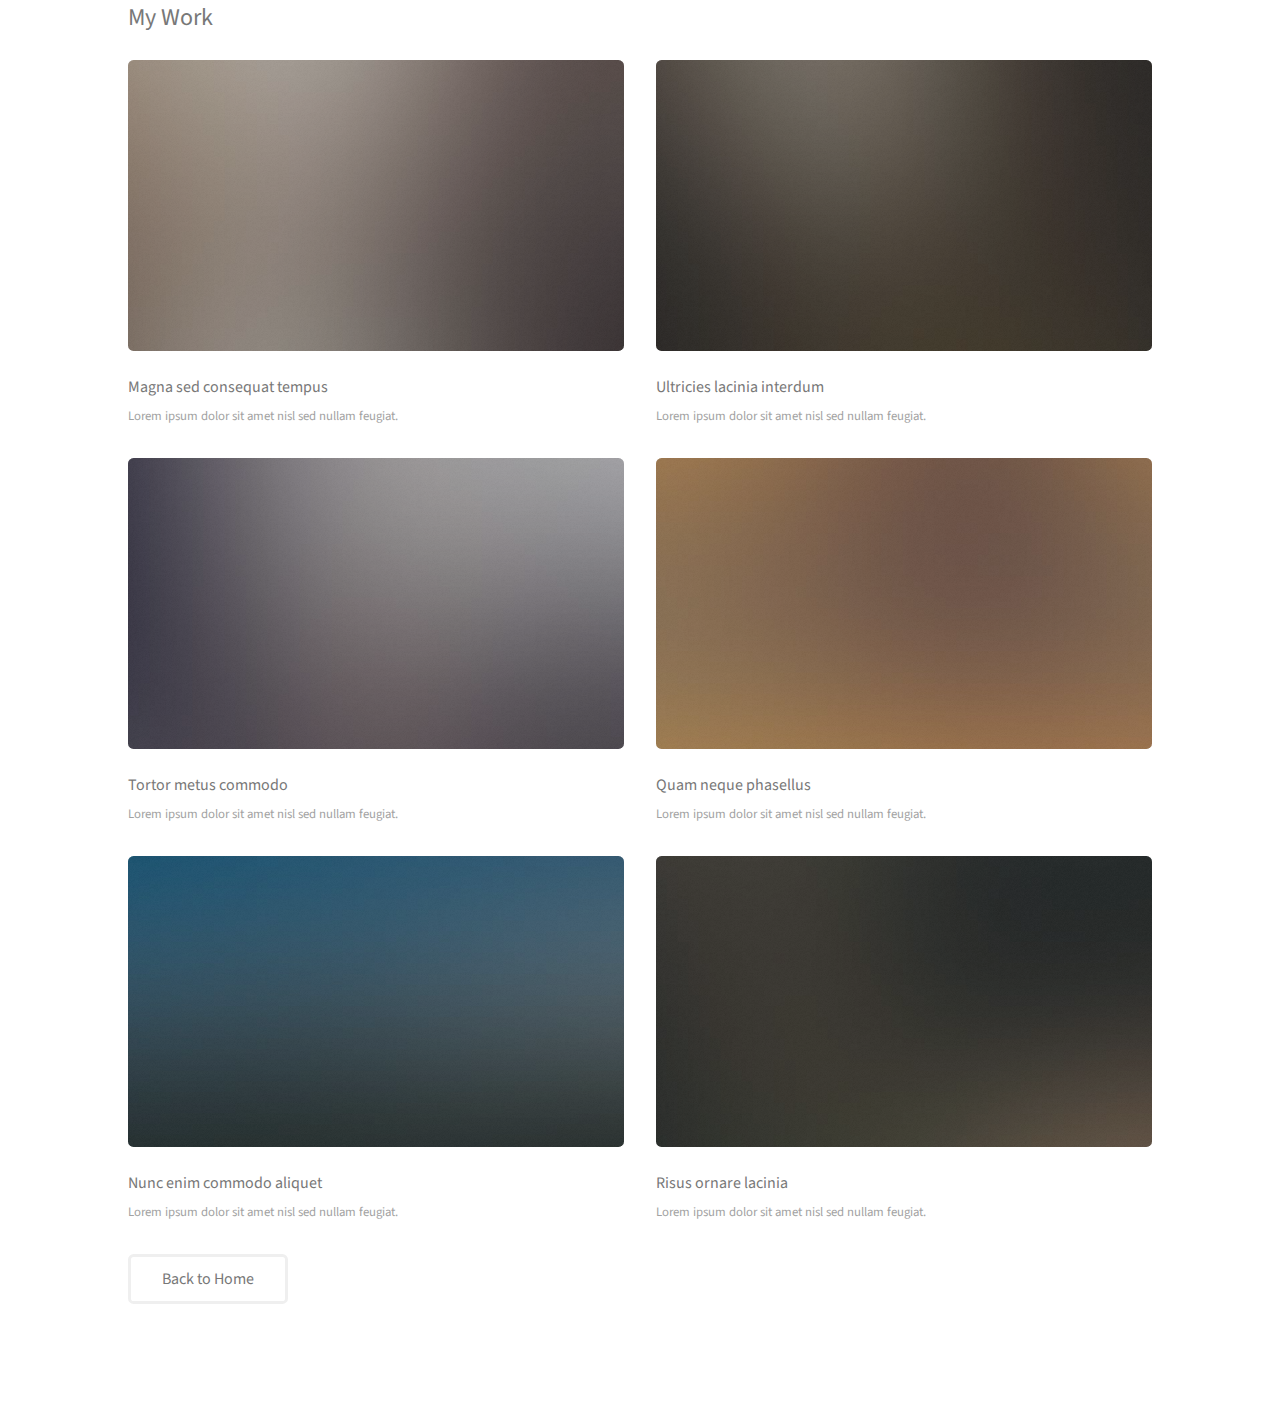
==== portfolio.html @ 9a4f2ed1 "Add files via upload" ====
<!DOCTYPE HTML>

<html>
	<head>
		<title>My Portfolio</title>
		<meta charset="utf-8" />
		<meta name="viewport" content="width=device-width, initial-scale=1, user-scalable=no" />
		<link rel="stylesheet" href="assets/css/main.css" />
	</head>
	<body class="is-preload">

		<!-- Main -->
			<div id="main_pf">

					<section id="one">
						<h2>My Work</h2>
						<div class="row">
							<article class="col-6 col-12-xsmall work-item">
								<a href="images/fulls/01.jpg" class="image fit thumb"><img src="images/thumbs/01.jpg" alt="" /></a>
								<h3>Magna sed consequat tempus</h3>
								<p>Lorem ipsum dolor sit amet nisl sed nullam feugiat.</p>
							</article>
							<article class="col-6 col-12-xsmall work-item">
								<a href="images/fulls/02.jpg" class="image fit thumb"><img src="images/thumbs/02.jpg" alt="" /></a>
								<h3>Ultricies lacinia interdum</h3>
								<p>Lorem ipsum dolor sit amet nisl sed nullam feugiat.</p>
							</article>
							<article class="col-6 col-12-xsmall work-item">
								<a href="images/fulls/03.jpg" class="image fit thumb"><img src="images/thumbs/03.jpg" alt="" /></a>
								<h3>Tortor metus commodo</h3>
								<p>Lorem ipsum dolor sit amet nisl sed nullam feugiat.</p>
							</article>
							<article class="col-6 col-12-xsmall work-item">
								<a href="images/fulls/04.jpg" class="image fit thumb"><img src="images/thumbs/04.jpg" alt="" /></a>
								<h3>Quam neque phasellus</h3>
								<p>Lorem ipsum dolor sit amet nisl sed nullam feugiat.</p>
							</article>
							<article class="col-6 col-12-xsmall work-item">
								<a href="images/fulls/05.jpg" class="image fit thumb"><img src="images/thumbs/05.jpg" alt="" /></a>
								<h3>Nunc enim commodo aliquet</h3>
								<p>Lorem ipsum dolor sit amet nisl sed nullam feugiat.</p>
							</article>
							<article class="col-6 col-12-xsmall work-item">
								<a href="images/fulls/06.jpg" class="image fit thumb"><img src="images/thumbs/06.jpg" alt="" /></a>
								<h3>Risus ornare lacinia</h3>
								<p>Lorem ipsum dolor sit amet nisl sed nullam feugiat.</p>
							</article>
						</div>
					</section>

					<ul class="actions">
						<li><a href="index.html" class="button">Back to Home</a></li>
					</ul>

				<!-- Four -->
				<!--
					<section id="four">
						<h2>Elements</h2>

						<section>
							<h4>Text</h4>
							<p>This is <b>bold</b> and this is <strong>strong</strong>. This is <i>italic</i> and this is <em>emphasized</em>.
							This is <sup>superscript</sup> text and this is <sub>subscript</sub> text.
							This is <u>underlined</u> and this is code: <code>for (;;) { ... }</code>. Finally, <a href="#">this is a link</a>.</p>
							<hr />
							<header>
								<h4>Heading with a Subtitle</h4>
								<p>Lorem ipsum dolor sit amet nullam id egestas urna aliquam</p>
							</header>
							<p>Nunc lacinia ante nunc ac lobortis. Interdum adipiscing gravida odio porttitor sem non mi integer non faucibus ornare mi ut ante amet placerat aliquet. Volutpat eu sed ante lacinia sapien lorem accumsan varius montes viverra nibh in adipiscing blandit tempus accumsan.</p>
							<header>
								<h5>Heading with a Subtitle</h5>
								<p>Lorem ipsum dolor sit amet nullam id egestas urna aliquam</p>
							</header>
							<p>Nunc lacinia ante nunc ac lobortis. Interdum adipiscing gravida odio porttitor sem non mi integer non faucibus ornare mi ut ante amet placerat aliquet. Volutpat eu sed ante lacinia sapien lorem accumsan varius montes viverra nibh in adipiscing blandit tempus accumsan.</p>
							<hr />
							<h2>Heading Level 2</h2>
							<h3>Heading Level 3</h3>
							<h4>Heading Level 4</h4>
							<h5>Heading Level 5</h5>
							<h6>Heading Level 6</h6>
							<hr />
							<h5>Blockquote</h5>
							<blockquote>Fringilla nisl. Donec accumsan interdum nisi, quis tincidunt felis sagittis eget tempus euismod. Vestibulum ante ipsum primis in faucibus vestibulum. Blandit adipiscing eu felis iaculis volutpat ac adipiscing accumsan faucibus. Vestibulum ante ipsum primis in faucibus lorem ipsum dolor sit amet nullam adipiscing eu felis.</blockquote>
							<h5>Preformatted</h5>
							<pre><code>i = 0;

while (!deck.isInOrder()) {
print 'Iteration ' + i;
deck.shuffle();
i++;
}

print 'It took ' + i + ' iterations to sort the deck.';</code></pre>
						</section>

						<section>
							<h4>Lists</h4>
							<div class="row">
								<div class="col-6 col-12-xsmall">
									<h5>Unordered</h5>
									<ul>
										<li>Dolor pulvinar etiam magna etiam.</li>
										<li>Sagittis adipiscing lorem eleifend.</li>
										<li>Felis enim feugiat dolore viverra.</li>
									</ul>
									<h5>Alternate</h5>
									<ul class="alt">
										<li>Dolor pulvinar etiam magna etiam.</li>
										<li>Sagittis adipiscing lorem eleifend.</li>
										<li>Felis enim feugiat dolore viverra.</li>
									</ul>
								</div>
								<div class="col-6 col-12-xsmall">
									<h5>Ordered</h5>
									<ol>
										<li>Dolor pulvinar etiam magna etiam.</li>
										<li>Etiam vel felis at lorem sed viverra.</li>
										<li>Felis enim feugiat dolore viverra.</li>
										<li>Dolor pulvinar etiam magna etiam.</li>
										<li>Etiam vel felis at lorem sed viverra.</li>
										<li>Felis enim feugiat dolore viverra.</li>
									</ol>
									<h5>Icons</h5>
									<ul class="icons">
										<li><a href="#" class="icon brands fa-twitter"><span class="label">Twitter</span></a></li>
										<li><a href="#" class="icon brands fa-facebook-f"><span class="label">Facebook</span></a></li>
										<li><a href="#" class="icon brands fa-instagram"><span class="label">Instagram</span></a></li>
										<li><a href="#" class="icon brands fa-github"><span class="label">Github</span></a></li>
										<li><a href="#" class="icon brands fa-dribbble"><span class="label">Dribbble</span></a></li>
										<li><a href="#" class="icon brands fa-tumblr"><span class="label">Tumblr</span></a></li>
									</ul>
								</div>
							</div>
							<h5>Actions</h5>
							<ul class="actions">
								<li><a href="#" class="button primary">Default</a></li>
								<li><a href="#" class="button">Default</a></li>
							</ul>
							<ul class="actions small">
								<li><a href="#" class="button primary small">Small</a></li>
								<li><a href="#" class="button small">Small</a></li>
							</ul>
							<div class="row">
								<div class="col-6 col-12-small">
									<ul class="actions stacked">
										<li><a href="#" class="button primary">Default</a></li>
										<li><a href="#" class="button">Default</a></li>
									</ul>
								</div>
								<div class="col-6 col-12-small">
									<ul class="actions stacked">
										<li><a href="#" class="button primary small">Small</a></li>
										<li><a href="#" class="button small">Small</a></li>
									</ul>
								</div>
								<div class="col-6 col-12-small">
									<ul class="actions stacked">
										<li><a href="#" class="button primary fit">Default</a></li>
										<li><a href="#" class="button fit">Default</a></li>
									</ul>
								</div>
								<div class="col-6 col-12-small">
									<ul class="actions stacked">
										<li><a href="#" class="button primary small fit">Small</a></li>
										<li><a href="#" class="button small fit">Small</a></li>
									</ul>
								</div>
							</div>
						</section>

						<section>
							<h4>Table</h4>
							<h5>Default</h5>
							<div class="table-wrapper">
								<table>
									<thead>
										<tr>
											<th>Name</th>
											<th>Description</th>
											<th>Price</th>
										</tr>
									</thead>
									<tbody>
										<tr>
											<td>Item One</td>
											<td>Ante turpis integer aliquet porttitor.</td>
											<td>29.99</td>
										</tr>
										<tr>
											<td>Item Two</td>
											<td>Vis ac commodo adipiscing arcu aliquet.</td>
											<td>19.99</td>
										</tr>
										<tr>
											<td>Item Three</td>
											<td> Morbi faucibus arcu accumsan lorem.</td>
											<td>29.99</td>
										</tr>
										<tr>
											<td>Item Four</td>
											<td>Vitae integer tempus condimentum.</td>
											<td>19.99</td>
										</tr>
										<tr>
											<td>Item Five</td>
											<td>Ante turpis integer aliquet porttitor.</td>
											<td>29.99</td>
										</tr>
									</tbody>
									<tfoot>
										<tr>
											<td colspan="2"></td>
											<td>100.00</td>
										</tr>
									</tfoot>
								</table>
							</div>

							<h5>Alternate</h5>
							<div class="table-wrapper">
								<table class="alt">
									<thead>
										<tr>
											<th>Name</th>
											<th>Description</th>
											<th>Price</th>
										</tr>
									</thead>
									<tbody>
										<tr>
											<td>Item One</td>
											<td>Ante turpis integer aliquet porttitor.</td>
											<td>29.99</td>
										</tr>
										<tr>
											<td>Item Two</td>
											<td>Vis ac commodo adipiscing arcu aliquet.</td>
											<td>19.99</td>
										</tr>
										<tr>
											<td>Item Three</td>
											<td> Morbi faucibus arcu accumsan lorem.</td>
											<td>29.99</td>
										</tr>
										<tr>
											<td>Item Four</td>
											<td>Vitae integer tempus condimentum.</td>
											<td>19.99</td>
										</tr>
										<tr>
											<td>Item Five</td>
											<td>Ante turpis integer aliquet porttitor.</td>
											<td>29.99</td>
										</tr>
									</tbody>
									<tfoot>
										<tr>
											<td colspan="2"></td>
											<td>100.00</td>
										</tr>
									</tfoot>
								</table>
							</div>
						</section>

						<section>
							<h4>Buttons</h4>
							<ul class="actions">
								<li><a href="#" class="button primary">Primary</a></li>
								<li><a href="#" class="button">Default</a></li>
							</ul>
							<ul class="actions">
								<li><a href="#" class="button large">Large</a></li>
								<li><a href="#" class="button">Default</a></li>
								<li><a href="#" class="button small">Small</a></li>
							</ul>
							<ul class="actions fit">
								<li><a href="#" class="button primary fit">Fit</a></li>
								<li><a href="#" class="button fit">Fit</a></li>
							</ul>
							<ul class="actions fit small">
								<li><a href="#" class="button primary fit small">Fit + Small</a></li>
								<li><a href="#" class="button fit small">Fit + Small</a></li>
							</ul>
							<ul class="actions">
								<li><a href="#" class="button primary icon solid fa-download">Icon</a></li>
								<li><a href="#" class="button icon solid fa-download">Icon</a></li>
							</ul>
							<ul class="actions">
								<li><span class="button primary disabled">Primary</span></li>
								<li><span class="button disabled">Default</span></li>
							</ul>
						</section>

						<section>
							<h4>Form</h4>
							<form method="post" action="#">
								<div class="row gtr-uniform gtr-50">
									<div class="col-6 col-12-xsmall">
										<input type="text" name="demo-name" id="demo-name" value="" placeholder="Name" />
									</div>
									<div class="col-6 col-12-xsmall">
										<input type="email" name="demo-email" id="demo-email" value="" placeholder="Email" />
									</div>
									<div class="col-12">
										<select name="demo-category" id="demo-category">
											<option value="">- Category -</option>
											<option value="1">Manufacturing</option>
											<option value="1">Shipping</option>
											<option value="1">Administration</option>
											<option value="1">Human Resources</option>
										</select>
									</div>
									<div class="col-4 col-12-small">
										<input type="radio" id="demo-priority-low" name="demo-priority" checked>
										<label for="demo-priority-low">Low Priority</label>
									</div>
									<div class="col-4 col-12-small">
										<input type="radio" id="demo-priority-normal" name="demo-priority">
										<label for="demo-priority-normal">Normal Priority</label>
									</div>
									<div class="col-4 col-12-small">
										<input type="radio" id="demo-priority-high" name="demo-priority">
										<label for="demo-priority-high">High Priority</label>
									</div>
									<div class="col-6 col-12-small">
										<input type="checkbox" id="demo-copy" name="demo-copy">
										<label for="demo-copy">Email me a copy of this message</label>
									</div>
									<div class="col-6 col-12-small">
										<input type="checkbox" id="demo-human" name="demo-human" checked>
										<label for="demo-human">I am a human and not a robot</label>
									</div>
									<div class="col-12">
										<textarea name="demo-message" id="demo-message" placeholder="Enter your message" rows="6"></textarea>
									</div>
									<div class="col-12">
										<ul class="actions">
											<li><input type="submit" value="Send Message" class="primary" /></li>
											<li><input type="reset" value="Reset" /></li>
										</ul>
									</div>
								</div>
							</form>
						</section>

						<section>
							<h4>Image</h4>
							<h5>Fit</h5>
							<div class="box alt">
								<div class="row gtr-50 gtr-uniform">
									<div class="col-12"><span class="image fit"><img src="images/fulls/05.jpg" alt="" /></span></div>
									<div class="col-4"><span class="image fit"><img src="images/thumbs/01.jpg" alt="" /></span></div>
									<div class="col-4"><span class="image fit"><img src="images/thumbs/02.jpg" alt="" /></span></div>
									<div class="col-4"><span class="image fit"><img src="images/thumbs/03.jpg" alt="" /></span></div>
									<div class="col-4"><span class="image fit"><img src="images/thumbs/04.jpg" alt="" /></span></div>
									<div class="col-4"><span class="image fit"><img src="images/thumbs/05.jpg" alt="" /></span></div>
									<div class="col-4"><span class="image fit"><img src="images/thumbs/06.jpg" alt="" /></span></div>
									<div class="col-4"><span class="image fit"><img src="images/thumbs/03.jpg" alt="" /></span></div>
									<div class="col-4"><span class="image fit"><img src="images/thumbs/02.jpg" alt="" /></span></div>
									<div class="col-4"><span class="image fit"><img src="images/thumbs/01.jpg" alt="" /></span></div>
								</div>
							</div>
							<h5>Left &amp; Right</h5>
							<p><span class="image left"><img src="images/avatar.jpg" alt="" /></span>Fringilla nisl. Donec accumsan interdum nisi, quis tincidunt felis sagittis eget. tempus euismod. Vestibulum ante ipsum primis in faucibus vestibulum. Blandit adipiscing eu felis iaculis volutpat ac adipiscing accumsan eu faucibus. Integer ac pellentesque praesent tincidunt felis sagittis eget. tempus euismod. Vestibulum ante ipsum primis in faucibus vestibulum. Blandit adipiscing eu felis iaculis volutpat ac adipiscing accumsan eu faucibus. Integer ac pellentesque praesent. Donec accumsan interdum nisi, quis tincidunt felis sagittis eget. tempus euismod. Vestibulum ante ipsum primis in faucibus vestibulum. Blandit adipiscing eu felis iaculis volutpat ac adipiscing accumsan eu faucibus. Integer ac pellentesque praesent tincidunt felis sagittis eget. tempus euismod. Vestibulum ante ipsum primis in faucibus vestibulum. Blandit adipiscing eu felis iaculis volutpat ac adipiscing accumsan eu faucibus. Integer ac pellentesque praesent.</p>
							<p><span class="image right"><img src="images/avatar.jpg" alt="" /></span>Fringilla nisl. Donec accumsan interdum nisi, quis tincidunt felis sagittis eget. tempus euismod. Vestibulum ante ipsum primis in faucibus vestibulum. Blandit adipiscing eu felis iaculis volutpat ac adipiscing accumsan eu faucibus. Integer ac pellentesque praesent tincidunt felis sagittis eget. tempus euismod. Vestibulum ante ipsum primis in faucibus vestibulum. Blandit adipiscing eu felis iaculis volutpat ac adipiscing accumsan eu faucibus. Integer ac pellentesque praesent. Donec accumsan interdum nisi, quis tincidunt felis sagittis eget. tempus euismod. Vestibulum ante ipsum primis in faucibus vestibulum. Blandit adipiscing eu felis iaculis volutpat ac adipiscing accumsan eu faucibus. Integer ac pellentesque praesent tincidunt felis sagittis eget. tempus euismod. Vestibulum ante ipsum primis in faucibus vestibulum. Blandit adipiscing eu felis iaculis volutpat ac adipiscing accumsan eu faucibus. Integer ac pellentesque praesent.</p>
						</section>

					</section>
				-->

			</div>

		<!-- Footer -->
			<footer id="footer">
				<div class="inner">
					<ul class="icons">
						<li><a href="https://www.facebook.com/gunjanbmehta" class="icon brands fa-facebook-f"><span class="label">Facebook</span></a></li>
						<li><a href="https://github.com/gunjanbharatmehta" class="icon brands fa-github"><span class="label">Github</span></a></li>
						<li><a href="https://www.instagram.com/gunjanbmehta/" class="icon brands fa-instagram"><span class="label">Instagram</span></a></li>
						<li><a href="mailto:mehtagunjanbharat@gmail.com" class="icon solid fa-envelope"><span class="label">Email</span></a></li>
					</ul>
					<ul class="copyright">
						<li>&copy; Gunjan Mehta</li>
					</ul>
				</div>
			</footer>

		<!-- Scripts -->
			<script src="assets/js/jquery.min.js"></script>
			<script src="assets/js/jquery.poptrox.min.js"></script>
			<script src="assets/js/browser.min.js"></script>
			<script src="assets/js/breakpoints.min.js"></script>
			<script src="assets/js/util.js"></script>
			<script src="assets/js/main.js"></script>

	</body>
</html>
---- assets/css/main.css ----
@import url("fontawesome-all.min.css");
@import url("https://fonts.googleapis.com/css?family=Source+Sans+Pro:400,400italic");

/*
	Strata by HTML5 UP
	html5up.net | @ajlkn
	Free for personal and commercial use under the CCA 3.0 license (html5up.net/license)
*/

html, body, div, span, applet, object,
iframe, h1, h2, h3, h4, h5, h6, p, blockquote,
pre, a, abbr, acronym, address, big, cite,
code, del, dfn, em, img, ins, kbd, q, s, samp,
small, strike, strong, sub, sup, tt, var, b,
u, i, center, dl, dt, dd, ol, ul, li, fieldset,
form, label, legend, table, caption, tbody,
tfoot, thead, tr, th, td, article, aside,
canvas, details, embed, figure, figcaption,
footer, header, hgroup, menu, nav, output, ruby,
section, summary, time, mark, audio, video {
	margin: 0;
	padding: 0;
	border: 0;
	font-size: 100%;
	font: inherit;
	vertical-align: baseline;}

article, aside, details, figcaption, figure,
footer, header, hgroup, menu, nav, section {
	display: block;}

body {
	line-height: 1;
}

ol, ul {
	list-style: none;
}

blockquote, q {
	quotes: none;
}

	blockquote:before, blockquote:after, q:before, q:after {
		content: '';
		content: none;
	}

table {
	border-collapse: collapse;
	border-spacing: 0;
}

body {
	-webkit-text-size-adjust: none;
}

mark {
	background-color: transparent;
	color: inherit;
}

input::-moz-focus-inner {
	border: 0;
	padding: 0;
}

input, select, textarea {
	-moz-appearance: none;
	-webkit-appearance: none;
	-ms-appearance: none;
	appearance: none;
}

/* Basic */

	html {
		box-sizing: border-box;
	}

	*, *:before, *:after {
		box-sizing: inherit;
	}

	body {
		background: #fff;
	}

		body.is-preload *, body.is-preload *:before, body.is-preload *:after {
			-moz-animation: none !important;
			-webkit-animation: none !important;
			-ms-animation: none !important;
			animation: none !important;
			-moz-transition: none !important;
			-webkit-transition: none !important;
			-ms-transition: none !important;
			transition: none !important;
		}

	body, input, select, textarea {
		color: #a2a2a2;
		font-family: "Source Sans Pro", Helvetica, sans-serif;
		font-size: 16pt;
		font-weight: 400;
		line-height: 1.75em;
	}

	a {
		-moz-transition: color 0.2s ease-in-out, border-color 0.2s ease-in-out;
		-webkit-transition: color 0.2s ease-in-out, border-color 0.2s ease-in-out;
		-ms-transition: color 0.2s ease-in-out, border-color 0.2s ease-in-out;
		transition: color 0.2s ease-in-out, border-color 0.2s ease-in-out;
		border-bottom: dotted 1px;
		color: #49bf9d;
		text-decoration: none;
	}

		a:hover {
			border-bottom-color: transparent;
			color: #49bf9d !important;
			text-decoration: none;
		}

	strong, b {
		color: #787878;
		font-weight: 400;
	}

	em, i {
		font-style: italic;
	}

	p {
		margin: 0 0 2em 0;
	}

	h1, h2, h3, h4, h5, h6 {
		color: #787878;
		font-weight: 400;
		line-height: 1em;
		margin: 0 0 1em 0;
	}

		h1 a, h2 a, h3 a, h4 a, h5 a, h6 a {
			color: inherit;
			text-decoration: none;
		}

	h1 {
		font-size: 2em;
		line-height: 1.5em;
	}

	h2 {
		font-size: 1.5em;
		line-height: 1.5em;
	}

	h3 {
		font-size: 1.25em;
		line-height: 1.5em;
	}

	h4 {
		font-size: 1.1em;
		line-height: 1.5em;
	}

	h5 {
		font-size: 0.9em;
		line-height: 1.5em;
	}

	h6 {
		font-size: 0.7em;
		line-height: 1.5em;
	}

	sub {
		font-size: 0.8em;
		position: relative;
		top: 0.5em;
	}

	sup {
		font-size: 0.8em;
		position: relative;
		top: -0.5em;
	}

	hr {
		border: 0;
		border-bottom: solid 2px #efefef;
		margin: 2em 0;
	}

		hr.major {
			margin: 3em 0;
		}

	blockquote {
		border-left: solid 6px #efefef;
		font-style: italic;
		margin: 0 0 2em 0;
		padding: 0.5em 0 0.5em 1.5em;
	}

	code {
		background: #f7f7f7;
		border-radius: 0.35em;
		border: solid 2px #efefef;
		font-family: "Courier New", monospace;
		font-size: 0.9em;
		margin: 0 0.25em;
		padding: 0.25em 0.65em;
	}

	pre {
		-webkit-overflow-scrolling: touch;
		font-family: "Courier New", monospace;
		font-size: 0.9em;
		margin: 0 0 2em 0;
	}

		pre code {
			display: block;
			line-height: 1.75em;
			padding: 1em 1.5em;
			overflow-x: auto;
		}

	.align-left {
		text-align: left;
	}

	.align-center {
		text-align: center;
	}

	.align-right {
		text-align: right;
	}

/* Container */

	.container {
		margin: 0 auto;
		max-width: calc(100% - 4em);
		width: 100%;
	}

		.container.xsmall {
			width: 25%;
		}

		.container.small {
			width: 50%;
		}

		.container.medium {
			width: 75%;
		}

		.container.large {
			width: 125%;
		}

		.container.xlarge {
			width: 150%;
		}

		.container.max {
			width: 100%;
		}

		@media screen and (max-width: 980px) {

			.container {
				width: 100% !important;
				max-width: 100% !important;
			}

		}

		@media screen and (max-width: 480px) {

			.container {
				max-width: calc(100% - 3em);
			}

		}

/* Row */

	.row {
		display: flex;
		flex-wrap: wrap;
		box-sizing: border-box;
		align-items: stretch;
	}

		.row > * {
			box-sizing: border-box;
		}

		.row.gtr-uniform > * > :last-child {
			margin-bottom: 0;
		}

		.row.aln-left {
			justify-content: flex-start;
		}

		.row.aln-center {
			justify-content: center;
		}

		.row.aln-right {
			justify-content: flex-end;
		}

		.row.aln-top {
			align-items: flex-start;
		}

		.row.aln-middle {
			align-items: center;
		}

		.row.aln-bottom {
			align-items: flex-end;
		}

		.row > .imp {
			order: -1;
		}

		.row > .col-1 {
			width: 8.33333%;
		}

		.row > .off-1 {
			margin-left: 8.33333%;
		}

		.row > .col-2 {
			width: 16.66667%;
		}

		.row > .off-2 {
			margin-left: 16.66667%;
		}

		.row > .col-3 {
			width: 25%;
		}

		.row > .off-3 {
			margin-left: 25%;
		}

		.row > .col-4 {
			width: 33.33333%;
		}

		.row > .off-4 {
			margin-left: 33.33333%;
		}

		.row > .col-5 {
			width: 41.66667%;
		}

		.row > .off-5 {
			margin-left: 41.66667%;
		}

		.row > .col-6 {
			width: 50%;
		}

		.row > .off-6 {
			margin-left: 50%;
		}

		.row > .col-7 {
			width: 58.33333%;
		}

		.row > .off-7 {
			margin-left: 58.33333%;
		}

		.row > .col-8 {
			width: 66.66667%;
		}

		.row > .off-8 {
			margin-left: 66.66667%;
		}

		.row > .col-9 {
			width: 75%;
		}

		.row > .off-9 {
			margin-left: 75%;
		}

		.row > .col-10 {
			width: 83.33333%;
		}

		.row > .off-10 {
			margin-left: 83.33333%;
		}

		.row > .col-11 {
			width: 91.66667%;
		}

		.row > .off-11 {
			margin-left: 91.66667%;
		}

		.row > .col-12 {
			width: 100%;
		}

		.row > .off-12 {
			margin-left: 100%;
		}

		.row.gtr-0 {
			margin-top: 0;
			margin-left: 0em;
		}

			.row.gtr-0 > * {
				padding: 0 0 0 0em;
			}

			.row.gtr-0.gtr-uniform {
				margin-top: 0em;
			}

				.row.gtr-0.gtr-uniform > * {
					padding-top: 0em;
				}

		.row.gtr-25 {
			margin-top: 0;
			margin-left: -0.625em;
		}

			.row.gtr-25 > * {
				padding: 0 0 0 0.625em;
			}

			.row.gtr-25.gtr-uniform {
				margin-top: -0.625em;
			}

				.row.gtr-25.gtr-uniform > * {
					padding-top: 0.625em;
				}

		.row.gtr-50 {
			margin-top: 0;
			margin-left: -1.25em;
		}

			.row.gtr-50 > * {
				padding: 0 0 0 1.25em;
			}

			.row.gtr-50.gtr-uniform {
				margin-top: -1.25em;
			}

				.row.gtr-50.gtr-uniform > * {
					padding-top: 1.25em;
				}

		.row {
			margin-top: 0;
			margin-left: -2.5em;
		}

			.row > * {
				padding: 0 0 0 2.5em;
			}

			.row.gtr-uniform {
				margin-top: -2.5em;
			}

				.row.gtr-uniform > * {
					padding-top: 2.5em;
				}

		.row.gtr-150 {
			margin-top: 0;
			margin-left: -3.75em;
		}

			.row.gtr-150 > * {
				padding: 0 0 0 3.75em;
			}

			.row.gtr-150.gtr-uniform {
				margin-top: -3.75em;
			}

				.row.gtr-150.gtr-uniform > * {
					padding-top: 3.75em;
				}

		.row.gtr-200 {
			margin-top: 0;
			margin-left: -5em;
		}

			.row.gtr-200 > * {
				padding: 0 0 0 5em;
			}

			.row.gtr-200.gtr-uniform {
				margin-top: -5em;
			}

				.row.gtr-200.gtr-uniform > * {
					padding-top: 5em;
				}

		@media screen and (max-width: 1800px) {

			.row {
				display: flex;
				flex-wrap: wrap;
				box-sizing: border-box;
				align-items: stretch;
			}

				.row > * {
					box-sizing: border-box;
				}

				.row.gtr-uniform > * > :last-child {
					margin-bottom: 0;
				}

				.row.aln-left {
					justify-content: flex-start;
				}

				.row.aln-center {
					justify-content: center;
				}

				.row.aln-right {
					justify-content: flex-end;
				}

				.row.aln-top {
					align-items: flex-start;
				}

				.row.aln-middle {
					align-items: center;
				}

				.row.aln-bottom {
					align-items: flex-end;
				}

				.row > .imp-xlarge {
					order: -1;
				}

				.row > .col-1-xlarge {
					width: 8.33333%;
				}

				.row > .off-1-xlarge {
					margin-left: 8.33333%;
				}

				.row > .col-2-xlarge {
					width: 16.66667%;
				}

				.row > .off-2-xlarge {
					margin-left: 16.66667%;
				}

				.row > .col-3-xlarge {
					width: 25%;
				}

				.row > .off-3-xlarge {
					margin-left: 25%;
				}

				.row > .col-4-xlarge {
					width: 33.33333%;
				}

				.row > .off-4-xlarge {
					margin-left: 33.33333%;
				}

				.row > .col-5-xlarge {
					width: 41.66667%;
				}

				.row > .off-5-xlarge {
					margin-left: 41.66667%;
				}

				.row > .col-6-xlarge {
					width: 50%;
				}

				.row > .off-6-xlarge {
					margin-left: 50%;
				}

				.row > .col-7-xlarge {
					width: 58.33333%;
				}

				.row > .off-7-xlarge {
					margin-left: 58.33333%;
				}

				.row > .col-8-xlarge {
					width: 66.66667%;
				}

				.row > .off-8-xlarge {
					margin-left: 66.66667%;
				}

				.row > .col-9-xlarge {
					width: 75%;
				}

				.row > .off-9-xlarge {
					margin-left: 75%;
				}

				.row > .col-10-xlarge {
					width: 83.33333%;
				}

				.row > .off-10-xlarge {
					margin-left: 83.33333%;
				}

				.row > .col-11-xlarge {
					width: 91.66667%;
				}

				.row > .off-11-xlarge {
					margin-left: 91.66667%;
				}

				.row > .col-12-xlarge {
					width: 100%;
				}

				.row > .off-12-xlarge {
					margin-left: 100%;
				}

				.row.gtr-0 {
					margin-top: 0;
					margin-left: 0em;
				}

					.row.gtr-0 > * {
						padding: 0 0 0 0em;
					}

					.row.gtr-0.gtr-uniform {
						margin-top: 0em;
					}

						.row.gtr-0.gtr-uniform > * {
							padding-top: 0em;
						}

				.row.gtr-25 {
					margin-top: 0;
					margin-left: -0.625em;
				}

					.row.gtr-25 > * {
						padding: 0 0 0 0.625em;
					}

					.row.gtr-25.gtr-uniform {
						margin-top: -0.625em;
					}

						.row.gtr-25.gtr-uniform > * {
							padding-top: 0.625em;
						}

				.row.gtr-50 {
					margin-top: 0;
					margin-left: -1.25em;
				}

					.row.gtr-50 > * {
						padding: 0 0 0 1.25em;
					}

					.row.gtr-50.gtr-uniform {
						margin-top: -1.25em;
					}

						.row.gtr-50.gtr-uniform > * {
							padding-top: 1.25em;
						}

				.row {
					margin-top: 0;
					margin-left: -2.5em;
				}

					.row > * {
						padding: 0 0 0 2.5em;
					}

					.row.gtr-uniform {
						margin-top: -2.5em;
					}

						.row.gtr-uniform > * {
							padding-top: 2.5em;
						}

				.row.gtr-150 {
					margin-top: 0;
					margin-left: -3.75em;
				}

					.row.gtr-150 > * {
						padding: 0 0 0 3.75em;
					}

					.row.gtr-150.gtr-uniform {
						margin-top: -3.75em;
					}

						.row.gtr-150.gtr-uniform > * {
							padding-top: 3.75em;
						}

				.row.gtr-200 {
					margin-top: 0;
					margin-left: -5em;
				}

					.row.gtr-200 > * {
						padding: 0 0 0 5em;
					}

					.row.gtr-200.gtr-uniform {
						margin-top: -5em;
					}

						.row.gtr-200.gtr-uniform > * {
							padding-top: 5em;
						}

		}

		@media screen and (max-width: 1280px) {

			.row {
				display: flex;
				flex-wrap: wrap;
				box-sizing: border-box;
				align-items: stretch;
			}

				.row > * {
					box-sizing: border-box;
				}

				.row.gtr-uniform > * > :last-child {
					margin-bottom: 0;
				}

				.row.aln-left {
					justify-content: flex-start;
				}

				.row.aln-center {
					justify-content: center;
				}

				.row.aln-right {
					justify-content: flex-end;
				}

				.row.aln-top {
					align-items: flex-start;
				}

				.row.aln-middle {
					align-items: center;
				}

				.row.aln-bottom {
					align-items: flex-end;
				}

				.row > .imp-large {
					order: -1;
				}

				.row > .col-1-large {
					width: 8.33333%;
				}

				.row > .off-1-large {
					margin-left: 8.33333%;
				}

				.row > .col-2-large {
					width: 16.66667%;
				}

				.row > .off-2-large {
					margin-left: 16.66667%;
				}

				.row > .col-3-large {
					width: 25%;
				}

				.row > .off-3-large {
					margin-left: 25%;
				}

				.row > .col-4-large {
					width: 33.33333%;
				}

				.row > .off-4-large {
					margin-left: 33.33333%;
				}

				.row > .col-5-large {
					width: 41.66667%;
				}

				.row > .off-5-large {
					margin-left: 41.66667%;
				}

				.row > .col-6-large {
					width: 50%;
				}

				.row > .off-6-large {
					margin-left: 50%;
				}

				.row > .col-7-large {
					width: 58.33333%;
				}

				.row > .off-7-large {
					margin-left: 58.33333%;
				}

				.row > .col-8-large {
					width: 66.66667%;
				}

				.row > .off-8-large {
					margin-left: 66.66667%;
				}

				.row > .col-9-large {
					width: 75%;
				}

				.row > .off-9-large {
					margin-left: 75%;
				}

				.row > .col-10-large {
					width: 83.33333%;
				}

				.row > .off-10-large {
					margin-left: 83.33333%;
				}

				.row > .col-11-large {
					width: 91.66667%;
				}

				.row > .off-11-large {
					margin-left: 91.66667%;
				}

				.row > .col-12-large {
					width: 100%;
				}

				.row > .off-12-large {
					margin-left: 100%;
				}

				.row.gtr-0 {
					margin-top: 0;
					margin-left: 0em;
				}

					.row.gtr-0 > * {
						padding: 0 0 0 0em;
					}

					.row.gtr-0.gtr-uniform {
						margin-top: 0em;
					}

						.row.gtr-0.gtr-uniform > * {
							padding-top: 0em;
						}

				.row.gtr-25 {
					margin-top: 0;
					margin-left: -0.5em;
				}

					.row.gtr-25 > * {
						padding: 0 0 0 0.5em;
					}

					.row.gtr-25.gtr-uniform {
						margin-top: -0.5em;
					}

						.row.gtr-25.gtr-uniform > * {
							padding-top: 0.5em;
						}

				.row.gtr-50 {
					margin-top: 0;
					margin-left: -1em;
				}

					.row.gtr-50 > * {
						padding: 0 0 0 1em;
					}

					.row.gtr-50.gtr-uniform {
						margin-top: -1em;
					}

						.row.gtr-50.gtr-uniform > * {
							padding-top: 1em;
						}

				.row {
					margin-top: 0;
					margin-left: -2em;
				}

					.row > * {
						padding: 0 0 0 2em;
					}

					.row.gtr-uniform {
						margin-top: -2em;
					}

						.row.gtr-uniform > * {
							padding-top: 2em;
						}

				.row.gtr-150 {
					margin-top: 0;
					margin-left: -3em;
				}

					.row.gtr-150 > * {
						padding: 0 0 0 3em;
					}

					.row.gtr-150.gtr-uniform {
						margin-top: -3em;
					}

						.row.gtr-150.gtr-uniform > * {
							padding-top: 3em;
						}

				.row.gtr-200 {
					margin-top: 0;
					margin-left: -4em;
				}

					.row.gtr-200 > * {
						padding: 0 0 0 4em;
					}

					.row.gtr-200.gtr-uniform {
						margin-top: -4em;
					}

						.row.gtr-200.gtr-uniform > * {
							padding-top: 4em;
						}

		}

		@media screen and (max-width: 980px) {

			.row {
				display: flex;
				flex-wrap: wrap;
				box-sizing: border-box;
				align-items: stretch;
			}

				.row > * {
					box-sizing: border-box;
				}

				.row.gtr-uniform > * > :last-child {
					margin-bottom: 0;
				}

				.row.aln-left {
					justify-content: flex-start;
				}

				.row.aln-center {
					justify-content: center;
				}

				.row.aln-right {
					justify-content: flex-end;
				}

				.row.aln-top {
					align-items: flex-start;
				}

				.row.aln-middle {
					align-items: center;
				}

				.row.aln-bottom {
					align-items: flex-end;
				}

				.row > .imp-medium {
					order: -1;
				}

				.row > .col-1-medium {
					width: 8.33333%;
				}

				.row > .off-1-medium {
					margin-left: 8.33333%;
				}

				.row > .col-2-medium {
					width: 16.66667%;
				}

				.row > .off-2-medium {
					margin-left: 16.66667%;
				}

				.row > .col-3-medium {
					width: 25%;
				}

				.row > .off-3-medium {
					margin-left: 25%;
				}

				.row > .col-4-medium {
					width: 33.33333%;
				}

				.row > .off-4-medium {
					margin-left: 33.33333%;
				}

				.row > .col-5-medium {
					width: 41.66667%;
				}

				.row > .off-5-medium {
					margin-left: 41.66667%;
				}

				.row > .col-6-medium {
					width: 50%;
				}

				.row > .off-6-medium {
					margin-left: 50%;
				}

				.row > .col-7-medium {
					width: 58.33333%;
				}

				.row > .off-7-medium {
					margin-left: 58.33333%;
				}

				.row > .col-8-medium {
					width: 66.66667%;
				}

				.row > .off-8-medium {
					margin-left: 66.66667%;
				}

				.row > .col-9-medium {
					width: 75%;
				}

				.row > .off-9-medium {
					margin-left: 75%;
				}

				.row > .col-10-medium {
					width: 83.33333%;
				}

				.row > .off-10-medium {
					margin-left: 83.33333%;
				}

				.row > .col-11-medium {
					width: 91.66667%;
				}

				.row > .off-11-medium {
					margin-left: 91.66667%;
				}

				.row > .col-12-medium {
					width: 100%;
				}

				.row > .off-12-medium {
					margin-left: 100%;
				}

				.row.gtr-0 {
					margin-top: 0;
					margin-left: 0em;
				}

					.row.gtr-0 > * {
						padding: 0 0 0 0em;
					}

					.row.gtr-0.gtr-uniform {
						margin-top: 0em;
					}

						.row.gtr-0.gtr-uniform > * {
							padding-top: 0em;
						}

				.row.gtr-25 {
					margin-top: 0;
					margin-left: -0.5em;
				}

					.row.gtr-25 > * {
						padding: 0 0 0 0.5em;
					}

					.row.gtr-25.gtr-uniform {
						margin-top: -0.5em;
					}

						.row.gtr-25.gtr-uniform > * {
							padding-top: 0.5em;
						}

				.row.gtr-50 {
					margin-top: 0;
					margin-left: -1em;
				}

					.row.gtr-50 > * {
						padding: 0 0 0 1em;
					}

					.row.gtr-50.gtr-uniform {
						margin-top: -1em;
					}

						.row.gtr-50.gtr-uniform > * {
							padding-top: 1em;
						}

				.row {
					margin-top: 0;
					margin-left: -2em;
				}

					.row > * {
						padding: 0 0 0 2em;
					}

					.row.gtr-uniform {
						margin-top: -2em;
					}

						.row.gtr-uniform > * {
							padding-top: 2em;
						}

				.row.gtr-150 {
					margin-top: 0;
					margin-left: -3em;
				}

					.row.gtr-150 > * {
						padding: 0 0 0 3em;
					}

					.row.gtr-150.gtr-uniform {
						margin-top: -3em;
					}

						.row.gtr-150.gtr-uniform > * {
							padding-top: 3em;
						}

				.row.gtr-200 {
					margin-top: 0;
					margin-left: -4em;
				}

					.row.gtr-200 > * {
						padding: 0 0 0 4em;
					}

					.row.gtr-200.gtr-uniform {
						margin-top: -4em;
					}

						.row.gtr-200.gtr-uniform > * {
							padding-top: 4em;
						}

		}

		@media screen and (max-width: 736px) {

			.row {
				display: flex;
				flex-wrap: wrap;
				box-sizing: border-box;
				align-items: stretch;
			}

				.row > * {
					box-sizing: border-box;
				}

				.row.gtr-uniform > * > :last-child {
					margin-bottom: 0;
				}

				.row.aln-left {
					justify-content: flex-start;
				}

				.row.aln-center {
					justify-content: center;
				}

				.row.aln-right {
					justify-content: flex-end;
				}

				.row.aln-top {
					align-items: flex-start;
				}

				.row.aln-middle {
					align-items: center;
				}

				.row.aln-bottom {
					align-items: flex-end;
				}

				.row > .imp-small {
					order: -1;
				}

				.row > .col-1-small {
					width: 8.33333%;
				}

				.row > .off-1-small {
					margin-left: 8.33333%;
				}

				.row > .col-2-small {
					width: 16.66667%;
				}

				.row > .off-2-small {
					margin-left: 16.66667%;
				}

				.row > .col-3-small {
					width: 25%;
				}

				.row > .off-3-small {
					margin-left: 25%;
				}

				.row > .col-4-small {
					width: 33.33333%;
				}

				.row > .off-4-small {
					margin-left: 33.33333%;
				}

				.row > .col-5-small {
					width: 41.66667%;
				}

				.row > .off-5-small {
					margin-left: 41.66667%;
				}

				.row > .col-6-small {
					width: 50%;
				}

				.row > .off-6-small {
					margin-left: 50%;
				}

				.row > .col-7-small {
					width: 58.33333%;
				}

				.row > .off-7-small {
					margin-left: 58.33333%;
				}

				.row > .col-8-small {
					width: 66.66667%;
				}

				.row > .off-8-small {
					margin-left: 66.66667%;
				}

				.row > .col-9-small {
					width: 75%;
				}

				.row > .off-9-small {
					margin-left: 75%;
				}

				.row > .col-10-small {
					width: 83.33333%;
				}

				.row > .off-10-small {
					margin-left: 83.33333%;
				}

				.row > .col-11-small {
					width: 91.66667%;
				}

				.row > .off-11-small {
					margin-left: 91.66667%;
				}

				.row > .col-12-small {
					width: 100%;
				}

				.row > .off-12-small {
					margin-left: 100%;
				}

				.row.gtr-0 {
					margin-top: 0;
					margin-left: 0em;
				}

					.row.gtr-0 > * {
						padding: 0 0 0 0em;
					}

					.row.gtr-0.gtr-uniform {
						margin-top: 0em;
					}

						.row.gtr-0.gtr-uniform > * {
							padding-top: 0em;
						}

				.row.gtr-25 {
					margin-top: 0;
					margin-left: -0.375em;
				}

					.row.gtr-25 > * {
						padding: 0 0 0 0.375em;
					}

					.row.gtr-25.gtr-uniform {
						margin-top: -0.375em;
					}

						.row.gtr-25.gtr-uniform > * {
							padding-top: 0.375em;
						}

				.row.gtr-50 {
					margin-top: 0;
					margin-left: -0.75em;
				}

					.row.gtr-50 > * {
						padding: 0 0 0 0.75em;
					}

					.row.gtr-50.gtr-uniform {
						margin-top: -0.75em;
					}

						.row.gtr-50.gtr-uniform > * {
							padding-top: 0.75em;
						}

				.row {
					margin-top: 0;
					margin-left: -1.5em;
				}

					.row > * {
						padding: 0 0 0 1.5em;
					}

					.row.gtr-uniform {
						margin-top: -1.5em;
					}

						.row.gtr-uniform > * {
							padding-top: 1.5em;
						}

				.row.gtr-150 {
					margin-top: 0;
					margin-left: -2.25em;
				}

					.row.gtr-150 > * {
						padding: 0 0 0 2.25em;
					}

					.row.gtr-150.gtr-uniform {
						margin-top: -2.25em;
					}

						.row.gtr-150.gtr-uniform > * {
							padding-top: 2.25em;
						}

				.row.gtr-200 {
					margin-top: 0;
					margin-left: -3em;
				}

					.row.gtr-200 > * {
						padding: 0 0 0 3em;
					}

					.row.gtr-200.gtr-uniform {
						margin-top: -3em;
					}

						.row.gtr-200.gtr-uniform > * {
							padding-top: 3em;
						}

		}

		@media screen and (max-width: 480px) {

			.row {
				display: flex;
				flex-wrap: wrap;
				box-sizing: border-box;
				align-items: stretch;
			}

				.row > * {
					box-sizing: border-box;
				}

				.row.gtr-uniform > * > :last-child {
					margin-bottom: 0;
				}

				.row.aln-left {
					justify-content: flex-start;
				}

				.row.aln-center {
					justify-content: center;
				}

				.row.aln-right {
					justify-content: flex-end;
				}

				.row.aln-top {
					align-items: flex-start;
				}

				.row.aln-middle {
					align-items: center;
				}

				.row.aln-bottom {
					align-items: flex-end;
				}

				.row > .imp-xsmall {
					order: -1;
				}

				.row > .col-1-xsmall {
					width: 8.33333%;
				}

				.row > .off-1-xsmall {
					margin-left: 8.33333%;
				}

				.row > .col-2-xsmall {
					width: 16.66667%;
				}

				.row > .off-2-xsmall {
					margin-left: 16.66667%;
				}

				.row > .col-3-xsmall {
					width: 25%;
				}

				.row > .off-3-xsmall {
					margin-left: 25%;
				}

				.row > .col-4-xsmall {
					width: 33.33333%;
				}

				.row > .off-4-xsmall {
					margin-left: 33.33333%;
				}

				.row > .col-5-xsmall {
					width: 41.66667%;
				}

				.row > .off-5-xsmall {
					margin-left: 41.66667%;
				}

				.row > .col-6-xsmall {
					width: 50%;
				}

				.row > .off-6-xsmall {
					margin-left: 50%;
				}

				.row > .col-7-xsmall {
					width: 58.33333%;
				}

				.row > .off-7-xsmall {
					margin-left: 58.33333%;
				}

				.row > .col-8-xsmall {
					width: 66.66667%;
				}

				.row > .off-8-xsmall {
					margin-left: 66.66667%;
				}

				.row > .col-9-xsmall {
					width: 75%;
				}

				.row > .off-9-xsmall {
					margin-left: 75%;
				}

				.row > .col-10-xsmall {
					width: 83.33333%;
				}

				.row > .off-10-xsmall {
					margin-left: 83.33333%;
				}

				.row > .col-11-xsmall {
					width: 91.66667%;
				}

				.row > .off-11-xsmall {
					margin-left: 91.66667%;
				}

				.row > .col-12-xsmall {
					width: 100%;
				}

				.row > .off-12-xsmall {
					margin-left: 100%;
				}

				.row.gtr-0 {
					margin-top: 0;
					margin-left: 0em;
				}

					.row.gtr-0 > * {
						padding: 0 0 0 0em;
					}

					.row.gtr-0.gtr-uniform {
						margin-top: 0em;
					}

						.row.gtr-0.gtr-uniform > * {
							padding-top: 0em;
						}

				.row.gtr-25 {
					margin-top: 0;
					margin-left: -0.375em;
				}

					.row.gtr-25 > * {
						padding: 0 0 0 0.375em;
					}

					.row.gtr-25.gtr-uniform {
						margin-top: -0.375em;
					}

						.row.gtr-25.gtr-uniform > * {
							padding-top: 0.375em;
						}

				.row.gtr-50 {
					margin-top: 0;
					margin-left: -0.75em;
				}

					.row.gtr-50 > * {
						padding: 0 0 0 0.75em;
					}

					.row.gtr-50.gtr-uniform {
						margin-top: -0.75em;
					}

						.row.gtr-50.gtr-uniform > * {
							padding-top: 0.75em;
						}

				.row {
					margin-top: 0;
					margin-left: -1.5em;
				}

					.row > * {
						padding: 0 0 0 1.5em;
					}

					.row.gtr-uniform {
						margin-top: -1.5em;
					}

						.row.gtr-uniform > * {
							padding-top: 1.5em;
						}

				.row.gtr-150 {
					margin-top: 0;
					margin-left: -2.25em;
				}

					.row.gtr-150 > * {
						padding: 0 0 0 2.25em;
					}

					.row.gtr-150.gtr-uniform {
						margin-top: -2.25em;
					}

						.row.gtr-150.gtr-uniform > * {
							padding-top: 2.25em;
						}

				.row.gtr-200 {
					margin-top: 0;
					margin-left: -3em;
				}

					.row.gtr-200 > * {
						padding: 0 0 0 3em;
					}

					.row.gtr-200.gtr-uniform {
						margin-top: -3em;
					}

						.row.gtr-200.gtr-uniform > * {
							padding-top: 3em;
						}

		}

/* Section/Article */

	section.special, article.special {
		text-align: center;
	}

	header p {
		color: #b2b2b2;
		position: relative;
		margin: 0 0 1.5em 0;
	}

	header h2 + p {
		font-size: 1.25em;
		margin-top: -1em;
		line-height: 1.5em;
	}

	header h3 + p {
		font-size: 1.1em;
		margin-top: -0.8em;
		line-height: 1.5em;
	}

	header h4 + p,
	header h5 + p,
	header h6 + p {
		font-size: 0.9em;
		margin-top: -0.6em;
		line-height: 1.5em;
	}

	header.major h2 {
		font-size: 2em;
	}

/* Form */

	form {
		margin: 0 0 2em 0;
	}

	label {
		color: #787878;
		display: block;
		font-size: 0.9em;
		font-weight: 400;
		margin: 0 0 1em 0;
	}

	input[type="text"],
	input[type="password"],
	input[type="email"],
	select,
	textarea {
		-moz-appearance: none;
		-webkit-appearance: none;
		-ms-appearance: none;
		appearance: none;
		background: #f7f7f7;
		border-radius: 0.35em;
		border: solid 2px transparent;
		color: inherit;
		display: block;
		outline: 0;
		padding: 0 0.75em;
		text-decoration: none;
		width: 100%;
	}

		input[type="text"]:invalid,
		input[type="password"]:invalid,
		input[type="email"]:invalid,
		select:invalid,
		textarea:invalid {
			box-shadow: none;
		}

		input[type="text"]:focus,
		input[type="password"]:focus,
		input[type="email"]:focus,
		select:focus,
		textarea:focus {
			border-color: #49bf9d;
		}

	select {
		background-image: url("data:image/svg+xml;charset=utf8,%3Csvg xmlns='http://www.w3.org/2000/svg' width='40' height='40' preserveAspectRatio='none' viewBox='0 0 40 40'%3E%3Cpath d='M9.4,12.3l10.4,10.4l10.4-10.4c0.2-0.2,0.5-0.4,0.9-0.4c0.3,0,0.6,0.1,0.9,0.4l3.3,3.3c0.2,0.2,0.4,0.5,0.4,0.9 c0,0.4-0.1,0.6-0.4,0.9L20.7,31.9c-0.2,0.2-0.5,0.4-0.9,0.4c-0.3,0-0.6-0.1-0.9-0.4L4.3,17.3c-0.2-0.2-0.4-0.5-0.4-0.9 c0-0.4,0.1-0.6,0.4-0.9l3.3-3.3c0.2-0.2,0.5-0.4,0.9-0.4S9.1,12.1,9.4,12.3z' fill='%23dfdfdf' /%3E%3C/svg%3E");
		background-size: 1.25rem;
		background-repeat: no-repeat;
		background-position: calc(100% - 1rem) center;
		height: 2.75em;
		padding-right: 2.75em;
		text-overflow: ellipsis;
	}

		select option {
			color: #787878;
			background: #fff;
		}

		select:focus::-ms-value {
			background-color: transparent;
		}

		select::-ms-expand {
			display: none;
		}

	input[type="text"],
	input[type="password"],
	input[type="email"],
	select {
		height: 2.75em;
	}

	textarea {
		padding: 0.75em;
	}

	input[type="checkbox"],
	input[type="radio"] {
		-moz-appearance: none;
		-webkit-appearance: none;
		-ms-appearance: none;
		appearance: none;
		display: block;
		float: left;
		margin-right: -2em;
		opacity: 0;
		width: 1em;
		z-index: -1;
	}

		input[type="checkbox"] + label,
		input[type="radio"] + label {
			text-decoration: none;
			color: #a2a2a2;
			cursor: pointer;
			display: inline-block;
			font-size: 1em;
			font-weight: 400;
			padding-left: 2.4em;
			padding-right: 0.75em;
			position: relative;
		}

			input[type="checkbox"] + label:before,
			input[type="radio"] + label:before {
				-moz-osx-font-smoothing: grayscale;
				-webkit-font-smoothing: antialiased;
				display: inline-block;
				font-style: normal;
				font-variant: normal;
				text-rendering: auto;
				line-height: 1;
				text-transform: none !important;
				font-family: 'Font Awesome 5 Free';
				font-weight: 900;
			}

			input[type="checkbox"] + label:before,
			input[type="radio"] + label:before {
				background: #f7f7f7;
				border-radius: 0.35em;
				border: solid 2px transparent;
				content: '';
				display: inline-block;
				font-size: 0.8em;
				height: 2.0625em;
				left: 0;
				line-height: 1.85625em;
				position: absolute;
				text-align: center;
				top: 0;
				width: 2.0625em;
			}

		input[type="checkbox"]:checked + label:before,
		input[type="radio"]:checked + label:before {
			background: #787878;
			border-color: #787878;
			color: #fff;
			content: '\f00c';
		}

		input[type="checkbox"]:focus + label:before,
		input[type="radio"]:focus + label:before {
			border-color: #49bf9d;
		}

	input[type="checkbox"] + label:before {
		border-radius: 0.35em;
	}

	input[type="radio"] + label:before {
		border-radius: 100%;
	}

	::-webkit-input-placeholder {
		color: #b2b2b2 !important;
		opacity: 1.0;
	}

	:-moz-placeholder {
		color: #b2b2b2 !important;
		opacity: 1.0;
	}

	::-moz-placeholder {
		color: #b2b2b2 !important;
		opacity: 1.0;
	}

	:-ms-input-placeholder {
		color: #b2b2b2 !important;
		opacity: 1.0;
	}

/* Box */

	.box {
		border-radius: 0.35em;
		border: solid 2px #efefef;
		margin-bottom: 2em;
		padding: 1.5em;
	}

		.box > :last-child,
		.box > :last-child > :last-child,
		.box > :last-child > :last-child > :last-child {
			margin-bottom: 0;
		}

		.box.alt {
			border: 0;
			border-radius: 0;
			padding: 0;
		}

/* Icon */

	.icon {
		text-decoration: none;
		border-bottom: none;
		position: relative;
	}

		.icon:before {
			-moz-osx-font-smoothing: grayscale;
			-webkit-font-smoothing: antialiased;
			display: inline-block;
			font-style: normal;
			font-variant: normal;
			text-rendering: auto;
			line-height: 1;
			text-transform: none !important;
			font-family: 'Font Awesome 5 Free';
			font-weight: 400;
		}

		.icon > .label {
			display: none;
		}

		.icon:before {
			line-height: inherit;
		}

		.icon.solid:before {
			font-weight: 900;
		}

		.icon.brands:before {
			font-family: 'Font Awesome 5 Brands';
		}

/* Image */

	.image {
		border-radius: 0.35em;
		border: 0;
		display: inline-block;
		position: relative;
	}

		.image:before {
			-moz-transition: opacity 0.2s ease-in-out;
			-webkit-transition: opacity 0.2s ease-in-out;
			-ms-transition: opacity 0.2s ease-in-out;
			transition: opacity 0.2s ease-in-out;
			background: url("images/overlay.png");
			border-radius: 0.35em;
			content: '';
			display: block;
			height: 100%;
			left: 0;
			opacity: 0.5;
			position: absolute;
			top: 0;
			width: 100%;
		}

		.image.thumb {
			text-align: center;
		}

			.image.thumb:after {
				-moz-transition: opacity 0.2s ease-in-out;
				-webkit-transition: opacity 0.2s ease-in-out;
				-ms-transition: opacity 0.2s ease-in-out;
				transition: opacity 0.2s ease-in-out;
				border-radius: 0.35em;
				border: solid 3px rgba(255, 255, 255, 0.5);
				color: #fff;
				content: 'View';
				display: inline-block;
				font-size: 0.8em;
				font-weight: 400;
				left: 50%;
				line-height: 2.25em;
				margin: -1.25em 0 0 -3em;
				opacity: 0;
				padding: 0 1.5em;
				position: absolute;
				text-align: center;
				text-decoration: none;
				top: 50%;
				white-space: nowrap;
			}

			.image.thumb:hover:after {
				opacity: 1.0;
			}

			.image.thumb:hover:before {
				background: url("images/overlay.png"), url("images/overlay.png");
				opacity: 1.0;
			}

		.image img {
			border-radius: 0.35em;
			display: block;
		}

		.image.left {
			float: left;
			margin: 0 1.5em 1em 0;
			top: 0.25em;
		}

		.image.right {
			float: right;
			margin: 0 0 1em 1.5em;
			top: 0.25em;
		}

		.image.left, .image.right {
			max-width: 40%;
		}

			.image.left img, .image.right img {
				width: 100%;
			}

		.image.fit {
			display: block;
			margin: 0 0 2em 0;
			width: 100%;
		}

			.image.fit img {
				width: 100%;
			}

		.image.avatar {
			border-radius: 100%;
		}

			.image.avatar:before {
				display: none;
			}

			.image.avatar img {
				border-radius: 100%;
				width: 100%;
			}

/* List */

	ol {
		list-style: decimal;
		margin: 0 0 2em 0;
		padding-left: 1.25em;
	}

		ol li {
			padding-left: 0.25em;
		}

	ul {
		list-style: disc;
		margin: 0 0 2em 0;
		padding-left: 1em;
	}

		ul li {
			padding-left: 0.5em;
		}

		ul.alt {
			list-style: none;
			padding-left: 0;
		}

			ul.alt li {
				border-top: solid 2px #efefef;
				padding: 0.5em 0;
			}

				ul.alt li:first-child {
					border-top: 0;
					padding-top: 0;
				}

	dl {
		margin: 0 0 2em 0;
	}

/* Icons */

	ul.icons {
		cursor: default;
		list-style: none;
		padding-left: 0;
	}

		ul.icons li {
			display: inline-block;
			padding: 0 1em 0 0;
		}

			ul.icons li:last-child {
				padding-right: 0;
			}

			ul.icons li .icon:before {
				font-size: 1.5em;
			}

/* Labeled Icons */

	ul.labeled-icons {
		list-style: none;
		padding: 0;
	}

		ul.labeled-icons li {
			line-height: 1.75em;
			margin: 1.5em 0 0 0;
			padding-left: 2.25em;
			position: relative;
		}

			ul.labeled-icons li:first-child {
				margin-top: 0;
			}

			ul.labeled-icons li a {
				color: inherit;
			}

			ul.labeled-icons li h3 {
				color: #b2b2b2;
				left: 0;
				position: absolute;
				text-align: center;
				top: 0;
				width: 1em;
			}

/* Actions */

	ul.actions {
		display: -moz-flex;
		display: -webkit-flex;
		display: -ms-flex;
		display: flex;
		cursor: default;
		list-style: none;
		margin-left: -1em;
		padding-left: 0;
	}

		ul.actions li {
			padding: 0 0 0 1em;
			vertical-align: middle;
		}

		ul.actions.special {
			-moz-justify-content: center;
			-webkit-justify-content: center;
			-ms-justify-content: center;
			justify-content: center;
			width: 100%;
			margin-left: 0;
		}

			ul.actions.special li:first-child {
				padding-left: 0;
			}

		ul.actions.stacked {
			-moz-flex-direction: column;
			-webkit-flex-direction: column;
			-ms-flex-direction: column;
			flex-direction: column;
			margin-left: 0;
		}

			ul.actions.stacked li {
				padding: 1.3em 0 0 0;
			}

				ul.actions.stacked li:first-child {
					padding-top: 0;
				}

		ul.actions.fit {
			width: calc(100% + 1em);
		}

			ul.actions.fit li {
				-moz-flex-grow: 1;
				-webkit-flex-grow: 1;
				-ms-flex-grow: 1;
				flex-grow: 1;
				-moz-flex-shrink: 1;
				-webkit-flex-shrink: 1;
				-ms-flex-shrink: 1;
				flex-shrink: 1;
				width: 100%;
			}

				ul.actions.fit li > * {
					width: 100%;
				}

			ul.actions.fit.stacked {
				width: 100%;
			}

		@media screen and (max-width: 480px) {

			ul.actions:not(.fixed) {
				-moz-flex-direction: column;
				-webkit-flex-direction: column;
				-ms-flex-direction: column;
				flex-direction: column;
				margin-left: 0;
				width: 100% !important;
			}

				ul.actions:not(.fixed) li {
					-moz-flex-grow: 1;
					-webkit-flex-grow: 1;
					-ms-flex-grow: 1;
					flex-grow: 1;
					-moz-flex-shrink: 1;
					-webkit-flex-shrink: 1;
					-ms-flex-shrink: 1;
					flex-shrink: 1;
					padding: 1em 0 0 0;
					text-align: center;
					width: 100%;
				}

					ul.actions:not(.fixed) li > * {
						width: 100%;
					}

					ul.actions:not(.fixed) li:first-child {
						padding-top: 0;
					}

					ul.actions:not(.fixed) li input[type="submit"],
					ul.actions:not(.fixed) li input[type="reset"],
					ul.actions:not(.fixed) li input[type="button"],
					ul.actions:not(.fixed) li button,
					ul.actions:not(.fixed) li .button {
						width: 100%;
					}

						ul.actions:not(.fixed) li input[type="submit"].icon:before,
						ul.actions:not(.fixed) li input[type="reset"].icon:before,
						ul.actions:not(.fixed) li input[type="button"].icon:before,
						ul.actions:not(.fixed) li button.icon:before,
						ul.actions:not(.fixed) li .button.icon:before {
							margin-left: -0.5em;
						}

		}

/* Table */

	.table-wrapper {
		-webkit-overflow-scrolling: touch;
		overflow-x: auto;
	}

	table {
		margin: 0 0 2em 0;
		width: 100%;
	}

		table tbody tr {
			border: solid 1px #efefef;
			border-left: 0;
			border-right: 0;
		}

			table tbody tr:nth-child(2n + 1) {
				background-color: #f7f7f7;
			}

		table td {
			padding: 0.75em 0.75em;
		}

		table th {
			color: #787878;
			font-size: 0.9em;
			font-weight: 400;
			padding: 0 0.75em 0.75em 0.75em;
			text-align: left;
		}

		table thead {
			border-bottom: solid 2px #efefef;
		}

		table tfoot {
			border-top: solid 2px #efefef;
		}

		table.alt {
			border-collapse: separate;
		}

			table.alt tbody tr td {
				border: solid 2px #efefef;
				border-left-width: 0;
				border-top-width: 0;
			}

				table.alt tbody tr td:first-child {
					border-left-width: 2px;
				}

			table.alt tbody tr:first-child td {
				border-top-width: 2px;
			}

			table.alt thead {
				border-bottom: 0;
			}

			table.alt tfoot {
				border-top: 0;
			}

/* Button */

	input[type="submit"],
	input[type="reset"],
	input[type="button"],
	.button {
		-moz-appearance: none;
		-webkit-appearance: none;
		-ms-appearance: none;
		appearance: none;
		-moz-transition: background-color 0.2s ease-in-out, color 0.2s ease-in-out, border-color 0.2s ease-in-out;
		-webkit-transition: background-color 0.2s ease-in-out, color 0.2s ease-in-out, border-color 0.2s ease-in-out;
		-ms-transition: background-color 0.2s ease-in-out, color 0.2s ease-in-out, border-color 0.2s ease-in-out;
		transition: background-color 0.2s ease-in-out, color 0.2s ease-in-out, border-color 0.2s ease-in-out;
		background-color: transparent;
		border-radius: 0.35em;
		border: solid 3px #efefef;
		color: #787878 !important;
		cursor: pointer;
		display: inline-block;
		font-weight: 400;
		height: 3.15em;
		height: calc(2.75em + 6px);
		line-height: 2.75em;
		min-width: 10em;
		padding: 0 1.5em;
		text-align: center;
		text-decoration: none;
		white-space: nowrap;
	}

		input[type="submit"]:hover,
		input[type="reset"]:hover,
		input[type="button"]:hover,
		.button:hover {
			border-color: #49bf9d;
			color: #49bf9d !important;
		}

		input[type="submit"]:active,
		input[type="reset"]:active,
		input[type="button"]:active,
		.button:active {
			background-color: rgba(73, 191, 157, 0.1);
			border-color: #49bf9d;
			color: #49bf9d !important;
		}

		input[type="submit"].icon,
		input[type="reset"].icon,
		input[type="button"].icon,
		.button.icon {
			padding-left: 1.35em;
		}

			input[type="submit"].icon:before,
			input[type="reset"].icon:before,
			input[type="button"].icon:before,
			.button.icon:before {
				margin-right: 0.5em;
			}

		input[type="submit"].fit,
		input[type="reset"].fit,
		input[type="button"].fit,
		.button.fit {
			min-width: 0;
			width: 100%;
		}

		input[type="submit"].small,
		input[type="reset"].small,
		input[type="button"].small,
		.button.small {
			font-size: 0.8em;
		}

		input[type="submit"].large,
		input[type="reset"].large,
		input[type="button"].large,
		.button.large {
			font-size: 1.35em;
		}

		input[type="submit"].primary,
		input[type="reset"].primary,
		input[type="button"].primary,
		.button.primary {
			background-color: #49bf9d;
			border-color: #49bf9d;
			color: #ffffff !important;
		}

			input[type="submit"].primary:hover,
			input[type="reset"].primary:hover,
			input[type="button"].primary:hover,
			.button.primary:hover {
				background-color: #5cc6a7;
				border-color: #5cc6a7;
			}

			input[type="submit"].primary:active,
			input[type="reset"].primary:active,
			input[type="button"].primary:active,
			.button.primary:active {
				background-color: #3eb08f;
				border-color: #3eb08f;
			}

		input[type="submit"].disabled, input[type="submit"]:disabled,
		input[type="reset"].disabled,
		input[type="reset"]:disabled,
		input[type="button"].disabled,
		input[type="button"]:disabled,
		.button.disabled,
		.button:disabled {
			background-color: #e7e7e7 !important;
			border-color: #e7e7e7 !important;
			color: #b2b2b2 !important;
			cursor: default;
		}

/* Work Item */

	.work-item {
		margin: 0 0 2em 0;
	}

		.work-item .image {
			margin: 0 0 1.5em 0;
		}

		.work-item h3 {
			font-size: 1em;
			margin: 0 0 0.5em 0;
		}

		.work-item p {
			font-size: 0.8em;
			line-height: 1.5em;
			margin: 0;
		}

/* Header */

	#header {
		display: -moz-flex;
		display: -webkit-flex;
		display: -ms-flex;
		display: flex;
		-moz-flex-direction: column;
		-webkit-flex-direction: column;
		-ms-flex-direction: column;
		flex-direction: column;
		-moz-align-items: -moz-flex-end;
		-webkit-align-items: -webkit-flex-end;
		-ms-align-items: -ms-flex-end;
		align-items: flex-end;
		-moz-justify-content: space-between;
		-webkit-justify-content: space-between;
		-ms-justify-content: space-between;
		justify-content: space-between;
		background-color: #1f1815;
		background-attachment: scroll,								scroll;
		background-image: url("images/overlay.png"), url("../../images/bg.jpg");
		background-position: top left,							top left;
		background-repeat: repeat,								no-repeat;
		background-size: auto,								150%;
		color: rgba(255, 255, 255, 0.5);
		height: 100%;
		left: 0;
		padding: 8em 4em;
		position: fixed;
		text-align: right;
		top: 0;
		width: 35%;
	}

		#header > * {
			-moz-flex-shrink: 0;
			-webkit-flex-shrink: 0;
			-ms-flex-shrink: 0;
			flex-shrink: 0;
			width: 100%;
		}

		#header > .inner {
			-moz-flex-grow: 1;
			-webkit-flex-grow: 1;
			-ms-flex-grow: 1;
			flex-grow: 1;
			margin: 0 0 2em 0;
		}

		#header strong, #header b {
			color: #ffffff;
		}

		#header h2, #header h3, #header h4, #header h5, #header h6 {
			color: #ffffff;
		}

		#header h1 {
			color: rgba(255, 255, 255, 0.5);
			font-size: 1.35em;
			line-height: 1.75em;
			margin: 0;
		}

		#header .image.avatar {
			margin: 0 0 1em 0;
			width: 6.25em;
		}

/* Footer */

	#footer .icons {
		margin: 1em 0 0 0;
	}

		#footer .icons a {
			color: rgba(255, 255, 255, 0.4);
		}

	#footer .copyright {
		color: rgba(255, 255, 255, 0.4);
		font-size: 0.8em;
		list-style: none;
		margin: 1em 0 0 0;
		padding: 0;
	}

		#footer .copyright li {
			border-left: solid 1px rgba(255, 255, 255, 0.25);
			display: inline-block;
			line-height: 1em;
			margin-left: 0.75em;
			padding-left: 0.75em;
		}

			#footer .copyright li:first-child {
				border-left: 0;
				margin-left: 0;
				padding-left: 0;
			}

			#footer .copyright li a {
				color: inherit;
			}

/* Main */

	#main {
		margin-left: 35%;
		max-width: 54em;
		padding: 8em 4em 4em 4em;
		width: calc(100% - 35%);
	}

		#main > section {
			border-top: solid 2px #efefef;
			margin: 4em 0 0 0;
			padding: 4em 0 0 0;
		}

			#main > section:first-child {
				border-top: 0;
				margin-top: 0;
				padding-top: 0;
			}

	#main_pf {
		margin-left: 10%;
		margin-right: 10%;
	}

		#main_pf > section {
			border-top: solid 2px #efefef;
			margin: 4em 0 0 0;
			padding: 4em 0 0 0;
		}

			#main_pf > section:first-child {
				border-top: 0;
				margin-top: 0;
				padding-top: 0;
			}
/* Poptrox */

	@-moz-keyframes spin {
		0% {
			-moz-transform: rotate(0deg);
			-webkit-transform: rotate(0deg);
			-ms-transform: rotate(0deg);
			transform: rotate(0deg);
		}

		100% {
			-moz-transform: rotate(360deg);
			-webkit-transform: rotate(360deg);
			-ms-transform: rotate(360deg);
			transform: rotate(360deg);
		}
	}

	@-webkit-keyframes spin {
		0% {
			-moz-transform: rotate(0deg);
			-webkit-transform: rotate(0deg);
			-ms-transform: rotate(0deg);
			transform: rotate(0deg);
		}

		100% {
			-moz-transform: rotate(360deg);
			-webkit-transform: rotate(360deg);
			-ms-transform: rotate(360deg);
			transform: rotate(360deg);
		}
	}

	@-ms-keyframes spin {
		0% {
			-moz-transform: rotate(0deg);
			-webkit-transform: rotate(0deg);
			-ms-transform: rotate(0deg);
			transform: rotate(0deg);
		}

		100% {
			-moz-transform: rotate(360deg);
			-webkit-transform: rotate(360deg);
			-ms-transform: rotate(360deg);
			transform: rotate(360deg);
		}
	}

	@keyframes spin {
		0% {
			-moz-transform: rotate(0deg);
			-webkit-transform: rotate(0deg);
			-ms-transform: rotate(0deg);
			transform: rotate(0deg);
		}

		100% {
			-moz-transform: rotate(360deg);
			-webkit-transform: rotate(360deg);
			-ms-transform: rotate(360deg);
			transform: rotate(360deg);
		}
	}

	.poptrox-popup {
		-moz-box-sizing: content-box;
		-webkit-box-sizing: content-box;
		-ms-box-sizing: content-box;
		box-sizing: content-box;
		-webkit-tap-highlight-color: rgba(255, 255, 255, 0);
		background: #fff;
		border-radius: 0.35em;
		box-shadow: 0 0.1em 0.15em 0 rgba(0, 0, 0, 0.15);
		overflow: hidden;
		padding-bottom: 3em;
	}

		.poptrox-popup .loader {
			text-decoration: none;
			-moz-animation: spin 1s linear infinite;
			-webkit-animation: spin 1s linear infinite;
			-ms-animation: spin 1s linear infinite;
			animation: spin 1s linear infinite;
			font-size: 1.5em;
			height: 1em;
			left: 50%;
			line-height: 1em;
			margin: -0.5em 0 0 -0.5em;
			position: absolute;
			top: 50%;
			width: 1em;
		}

			.poptrox-popup .loader:before {
				-moz-osx-font-smoothing: grayscale;
				-webkit-font-smoothing: antialiased;
				display: inline-block;
				font-style: normal;
				font-variant: normal;
				text-rendering: auto;
				line-height: 1;
				text-transform: none !important;
				font-family: 'Font Awesome 5 Free';
				font-weight: 900;
			}

			.poptrox-popup .loader:before {
				content: '\f1ce';
			}

		.poptrox-popup .caption {
			background: #fff;
			bottom: 0;
			cursor: default;
			font-size: 0.9em;
			height: 3em;
			left: 0;
			line-height: 2.8em;
			position: absolute;
			text-align: center;
			width: 100%;
			z-index: 1;
		}

		.poptrox-popup .nav-next,
		.poptrox-popup .nav-previous {
			text-decoration: none;
			-moz-transition: opacity 0.2s ease-in-out;
			-webkit-transition: opacity 0.2s ease-in-out;
			-ms-transition: opacity 0.2s ease-in-out;
			transition: opacity 0.2s ease-in-out;
			-webkit-tap-highlight-color: rgba(255, 255, 255, 0);
			background: rgba(0, 0, 0, 0.01);
			cursor: pointer;
			height: 100%;
			opacity: 0;
			position: absolute;
			top: 0;
			width: 50%;
		}

			.poptrox-popup .nav-next:before,
			.poptrox-popup .nav-previous:before {
				-moz-osx-font-smoothing: grayscale;
				-webkit-font-smoothing: antialiased;
				display: inline-block;
				font-style: normal;
				font-variant: normal;
				text-rendering: auto;
				line-height: 1;
				text-transform: none !important;
				font-family: 'Font Awesome 5 Free';
				font-weight: 900;
			}

			.poptrox-popup .nav-next:before,
			.poptrox-popup .nav-previous:before {
				color: #fff;
				font-size: 2.5em;
				height: 1em;
				line-height: 1em;
				margin-top: -0.75em;
				position: absolute;
				text-align: center;
				top: 50%;
				width: 1.5em;
			}

		.poptrox-popup .nav-next {
			right: 0;
		}

			.poptrox-popup .nav-next:before {
				content: '\f105';
				right: 0;
			}

		.poptrox-popup .nav-previous {
			left: 0;
		}

			.poptrox-popup .nav-previous:before {
				content: '\f104';
				left: 0;
			}

		.poptrox-popup .closer {
			text-decoration: none;
			-moz-transition: opacity 0.2s ease-in-out;
			-webkit-transition: opacity 0.2s ease-in-out;
			-ms-transition: opacity 0.2s ease-in-out;
			transition: opacity 0.2s ease-in-out;
			-webkit-tap-highlight-color: rgba(255, 255, 255, 0);
			color: #fff;
			height: 4em;
			line-height: 4em;
			opacity: 0;
			position: absolute;
			right: 0;
			text-align: center;
			top: 0;
			width: 4em;
			z-index: 2;
		}

			.poptrox-popup .closer:before {
				-moz-osx-font-smoothing: grayscale;
				-webkit-font-smoothing: antialiased;
				display: inline-block;
				font-style: normal;
				font-variant: normal;
				text-rendering: auto;
				line-height: 1;
				text-transform: none !important;
				font-family: 'Font Awesome 5 Free';
				font-weight: 900;
			}

			.poptrox-popup .closer:before {
				-moz-box-sizing: content-box;
				-webkit-box-sizing: content-box;
				-ms-box-sizing: content-box;
				box-sizing: content-box;
				border-radius: 100%;
				border: solid 3px rgba(255, 255, 255, 0.5);
				content: '\f00d';
				display: block;
				font-size: 1em;
				height: 1.75em;
				left: 50%;
				line-height: 1.75em;
				margin: -0.875em 0 0 -0.875em;
				position: absolute;
				top: 50%;
				width: 1.75em;
			}

		.poptrox-popup:hover .nav-next,
		.poptrox-popup:hover .nav-previous {
			opacity: 0.5;
		}

			.poptrox-popup:hover .nav-next:hover,
			.poptrox-popup:hover .nav-previous:hover {
				opacity: 1.0;
			}

		.poptrox-popup:hover .closer {
			opacity: 0.5;
		}

			.poptrox-popup:hover .closer:hover {
				opacity: 1.0;
			}

/* Touch */

	body.is-touch .image.thumb:before {
		opacity: 0.5 !important;
	}

	body.is-touch .image.thumb:after {
		display: none !important;
	}

	body.is-touch #header {
		background-attachment: scroll;
		background-size: auto, cover;
	}

	body.is-touch .poptrox-popup .nav-next,
	body.is-touch .poptrox-popup .nav-previous,
	body.is-touch .poptrox-popup .closer {
		opacity: 1.0 !important;
	}

/* XLarge */

	@media screen and (max-width: 1800px) {

		/* Basic */

			body, input, select, textarea {
				font-size: 12pt;
			}

	}

/* Large */

	@media screen and (max-width: 1280px) {

		/* Header */

			#header {
				padding: 6em 3em 3em 3em;
				width: 30%;
			}

				#header h1 {
					font-size: 1.25em;
				}

					#header h1 br {
						display: none;
					}

				#header > .inner {
					margin-bottom: 0;
				}

		/* Footer */

			#footer .copyright li {
				border-left-width: 0;
				display: block;
				line-height: 2.25em;
				margin-left: 0;
				padding-left: 0;
			}

		/* Main */

			#main {
				margin-left: 30%;
				max-width: none;
				padding: 6em 3em 3em 3em;
				width: calc(100% - 30%);
			}

	}

/* Medium */

	@media screen and (max-width: 980px) {

		/* Basic */

			h1 br, h2 br, h3 br, h4 br, h5 br, h6 br {
				display: none;
			}

		/* List */

			ul.icons li .icon {
				font-size: 1.25em;
			}

		/* Header */

			#header {
				background-attachment: scroll;
				background-position: top left, center center;
				background-size: auto,		cover;
				left: auto;
				padding: 6em 4em;
				position: relative;
				text-align: center;
				top: auto;
				width: 100%;
				display: block;
			}

				#header h1 {
					font-size: 1.75em;
				}

					#header h1 br {
						display: inline;
					}

		/* Footer */

			#footer {
				background-attachment: scroll;
				background-color: #1f1815;
				background-image: url("images/overlay.png"), url("../../images/bg.jpg");
				background-position: top left,						bottom center;
				background-repeat: repeat,							no-repeat;
				background-size: auto,							cover;
				bottom: auto;
				left: auto;
				padding: 4em 4em 6em 4em;
				position: relative;
				text-align: center;
				width: 100%;
			}

				#footer .icons {
					margin: 0 0 1em 0;
				}

				#footer .copyright {
					margin: 0 0 1em 0;
				}

					#footer .copyright li {
						border-left-width: 1px;
						display: inline-block;
						line-height: 1em;
						margin-left: 0.75em;
						padding-left: 0.75em;
					}

		/* Main */

			#main {
				margin: 0;
				padding: 6em 4em;
				width: 100%;
			}

	}

/* Small */

	@media screen and (max-width: 736px) {

		/* Basic */

			h1 {
				font-size: 1.5em;
			}

			h2 {
				font-size: 1.2em;
			}

			h3 {
				font-size: 1em;
			}

		/* Section/Article */

			section.special, article.special {
				text-align: center;
			}

			header.major h2 {
				font-size: 1.35em;
			}

		/* List */

			ul.labeled-icons li {
				padding-left: 2em;
			}

				ul.labeled-icons li h3 {
					line-height: 1.75em;
				}

		/* Header */

			#header {
				padding: 2.25em 1.5em;
			}

				#header h1 {
					font-size: 1.35em;
				}

		/* Footer */

			#footer {
				padding: 2.25em 1.5em;
			}

		/* Main */

			#main {
				padding: 2.25em 1.5em 0.25em 1.5em;
			}

				#main > section {
					margin: 2.25em 0 0 0;
					padding: 2.25em 0 0 0;
				}

		/* Poptrox */

			.poptrox-popup {
				border-radius: 0;
			}

				.poptrox-popup .nav-next:before,
				.poptrox-popup .nav-previous:before {
					margin-top: -1em;
				}

	}

/* XSmall */

	@media screen and (max-width: 480px) {

		/* Header */

			#header {
				padding: 4.5em 1.5em;
			}

				#header h1 br {
					display: none;
				}

		/* Footer */

			#footer .copyright li {
				border-left-width: 0;
				display: block;
				line-height: 2.25em;
				margin-left: 0;
				padding-left: 0;
			}

	}
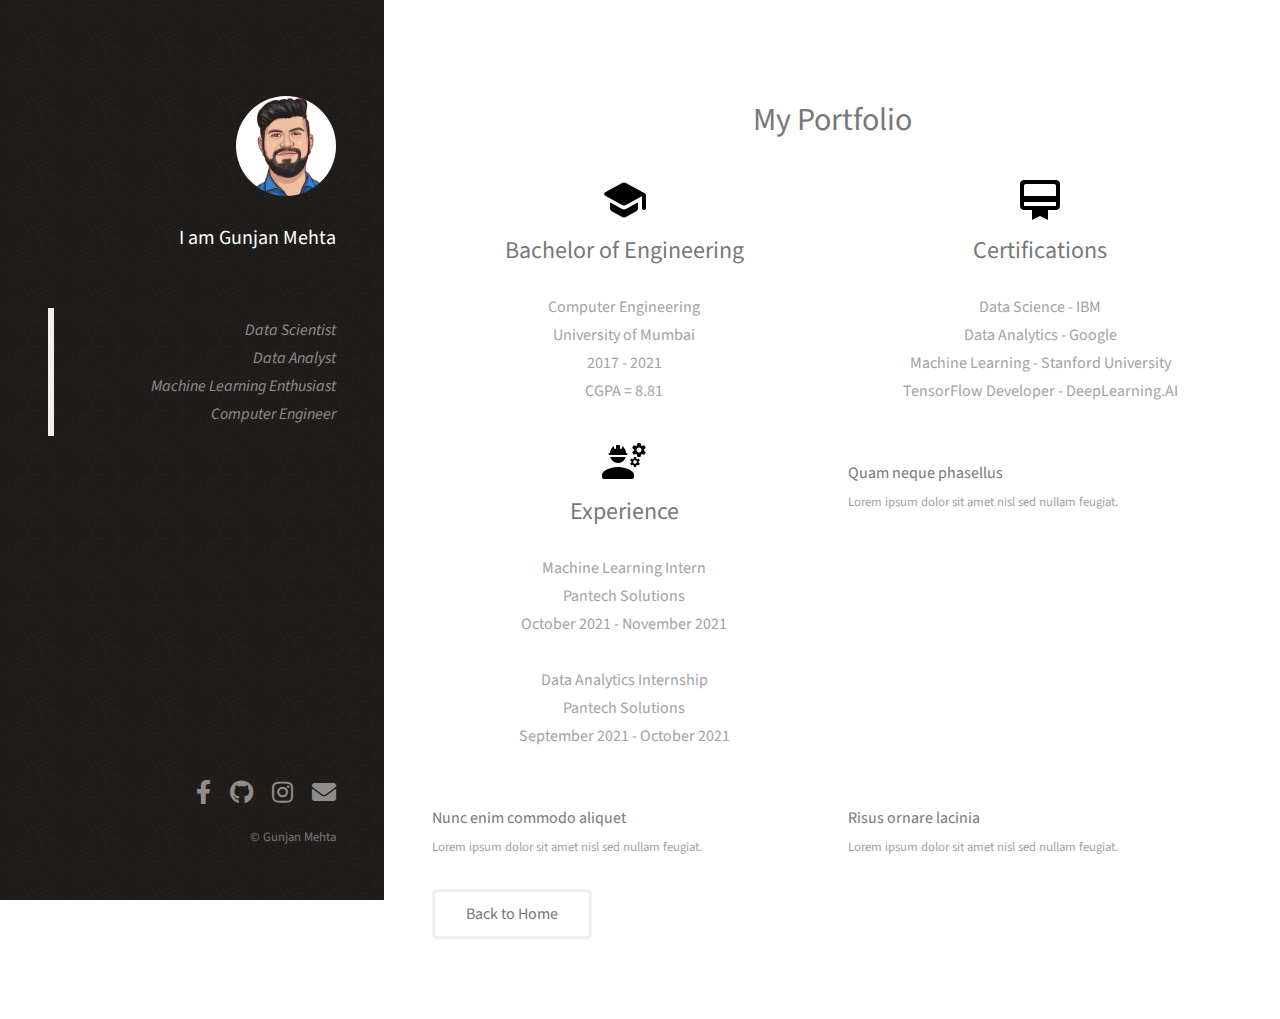
==== commit 55e7c292: "Add files via upload" ====
--- a/portfolio.html
+++ b/portfolio.html
@@ -6,29 +6,49 @@
 		<meta charset="utf-8" />
 		<meta name="viewport" content="width=device-width, initial-scale=1, user-scalable=no" />
 		<link rel="stylesheet" href="assets/css/main.css" />
+		<link rel="icon" type="image/x-icon" href="/images/gunjan_circle.png" />
 	</head>
 	<body class="is-preload">
 
-		<!-- Main -->
-			<div id="main_pf">
-
-					<section id="one">
-						<h2>My Work</h2>
+		<!-- Header -->
+		<header id="header">
+			<div class="inner">
+				<a href="#" class="image avatar"><img src="images/gunjan.png" alt="" /></a>
+				<h1><strong>I am Gunjan Mehta</strong></h1>
+				<br>
+				<p>
+					<blockquote>Data Scientist<br>Data Analyst<br>Machine Learning Enthusiast<br>Computer Engineer</blockquote>
+				</p>
+				
+			</div>
+		</header>
+
+			<div id="main">
+
+					<section id="two">
+						<center><h1>My Portfolio</h1></center>
 						<div class="row">
 							<article class="col-6 col-12-xsmall work-item">
-								<a href="images/fulls/01.jpg" class="image fit thumb"><img src="images/thumbs/01.jpg" alt="" /></a>
-								<h3>Magna sed consequat tempus</h3>
-								<p>Lorem ipsum dolor sit amet nisl sed nullam feugiat.</p>
-							</article>
-							<article class="col-6 col-12-xsmall work-item">
-								<a href="images/fulls/02.jpg" class="image fit thumb"><img src="images/thumbs/02.jpg" alt="" /></a>
-								<h3>Ultricies lacinia interdum</h3>
-								<p>Lorem ipsum dolor sit amet nisl sed nullam feugiat.</p>
-							</article>
-							<article class="col-6 col-12-xsmall work-item">
-								<a href="images/fulls/03.jpg" class="image fit thumb"><img src="images/thumbs/03.jpg" alt="" /></a>
-								<h3>Tortor metus commodo</h3>
-								<p>Lorem ipsum dolor sit amet nisl sed nullam feugiat.</p>
+							<center><img class = "pf_img" src="images/education.png" alt="education" /></center>
+								<p>
+								<center><h2>Bachelor of Engineering</h2></center>
+								<center>Computer Engineering<br>University of Mumbai<br>2017 - 2021<br>CGPA = 8.81</center>
+								</p>
+							</article>
+							
+							<article class="col-6 col-12-xsmall work-item">
+								<center><img class = "pf_img" src="images/certificate.png" alt="certification" /></center>
+								<p>
+								<center><h2>Certifications</h2></center>
+								<center>Data Science - IBM<br>Data Analytics - Google<br>Machine Learning - Stanford University<br>TensorFlow Developer - DeepLearning.AI</center>
+							</article>
+							
+							<article class="col-6 col-12-xsmall work-item">
+								<center><img class = "pf_img" src="images/experience.png" alt="experience" /></center>
+								<p>
+								<center><h2>Experience</h2></center>
+								<center>Machine Learning Intern<br>Pantech Solutions<br>October 2021 - November 2021<br><br>Data Analytics Internship<br>Pantech Solutions<br>September 2021 - October 2021</center>
+								</p>
 							</article>
 							<article class="col-6 col-12-xsmall work-item">
 								<a href="images/fulls/04.jpg" class="image fit thumb"><img src="images/thumbs/04.jpg" alt="" /></a>
--- a/assets/css/main.css
+++ b/assets/css/main.css
@@ -2650,7 +2650,7 @@
 	}
 
 		#footer .icons a {
-			color: rgba(255, 255, 255, 0.4);
+			color: rgb(255, 255, 255, 0.5);
 		}
 
 	#footer .copyright {
@@ -3234,4 +3234,4 @@
 				padding-left: 0;
 			}
 
-	}+	}
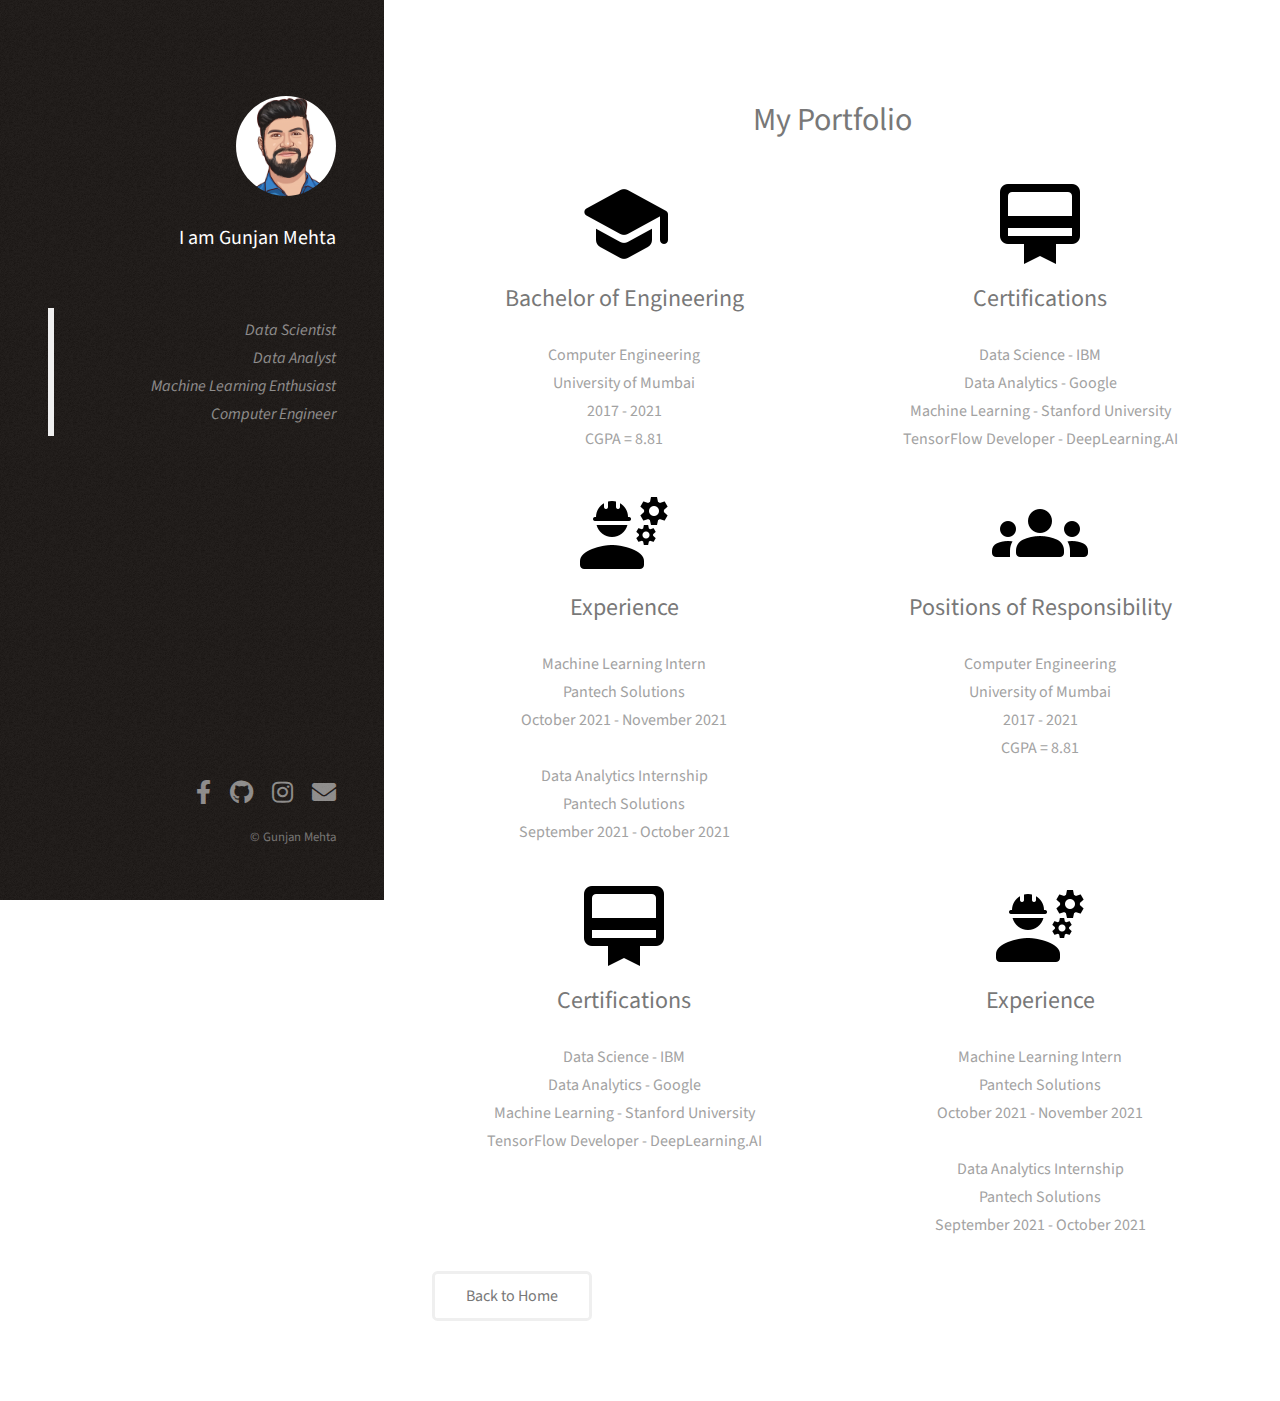
==== commit 5f882f7d: "Add files via upload" ====
--- a/portfolio.html
+++ b/portfolio.html
@@ -50,21 +50,30 @@
 								<center>Machine Learning Intern<br>Pantech Solutions<br>October 2021 - November 2021<br><br>Data Analytics Internship<br>Pantech Solutions<br>September 2021 - October 2021</center>
 								</p>
 							</article>
+
 							<article class="col-6 col-12-xsmall work-item">
-								<a href="images/fulls/04.jpg" class="image fit thumb"><img src="images/thumbs/04.jpg" alt="" /></a>
-								<h3>Quam neque phasellus</h3>
-								<p>Lorem ipsum dolor sit amet nisl sed nullam feugiat.</p>
-							</article>
-							<article class="col-6 col-12-xsmall work-item">
-								<a href="images/fulls/05.jpg" class="image fit thumb"><img src="images/thumbs/05.jpg" alt="" /></a>
-								<h3>Nunc enim commodo aliquet</h3>
-								<p>Lorem ipsum dolor sit amet nisl sed nullam feugiat.</p>
-							</article>
-							<article class="col-6 col-12-xsmall work-item">
-								<a href="images/fulls/06.jpg" class="image fit thumb"><img src="images/thumbs/06.jpg" alt="" /></a>
-								<h3>Risus ornare lacinia</h3>
-								<p>Lorem ipsum dolor sit amet nisl sed nullam feugiat.</p>
-							</article>
+								<center><img class = "pf_img" src="images/por.png" alt="leadership" /></center>
+									<p>
+									<center><h2>Positions of Responsibility</h2></center>
+									<center>Computer Engineering<br>University of Mumbai<br>2017 - 2021<br>CGPA = 8.81</center>
+									</p>
+								</article>
+								
+								<article class="col-6 col-12-xsmall work-item">
+									<center><img class = "pf_img" src="images/certificate.png" alt="certification" /></center>
+									<p>
+									<center><h2>Certifications</h2></center>
+									<center>Data Science - IBM<br>Data Analytics - Google<br>Machine Learning - Stanford University<br>TensorFlow Developer - DeepLearning.AI</center>
+								</article>
+								
+								<article class="col-6 col-12-xsmall work-item">
+									<center><img class = "pf_img" src="images/experience.png" alt="experience" /></center>
+									<p>
+									<center><h2>Experience</h2></center>
+									<center>Machine Learning Intern<br>Pantech Solutions<br>October 2021 - November 2021<br><br>Data Analytics Internship<br>Pantech Solutions<br>September 2021 - October 2021</center>
+									</p>
+								</article>
+							
 						</div>
 					</section>
 
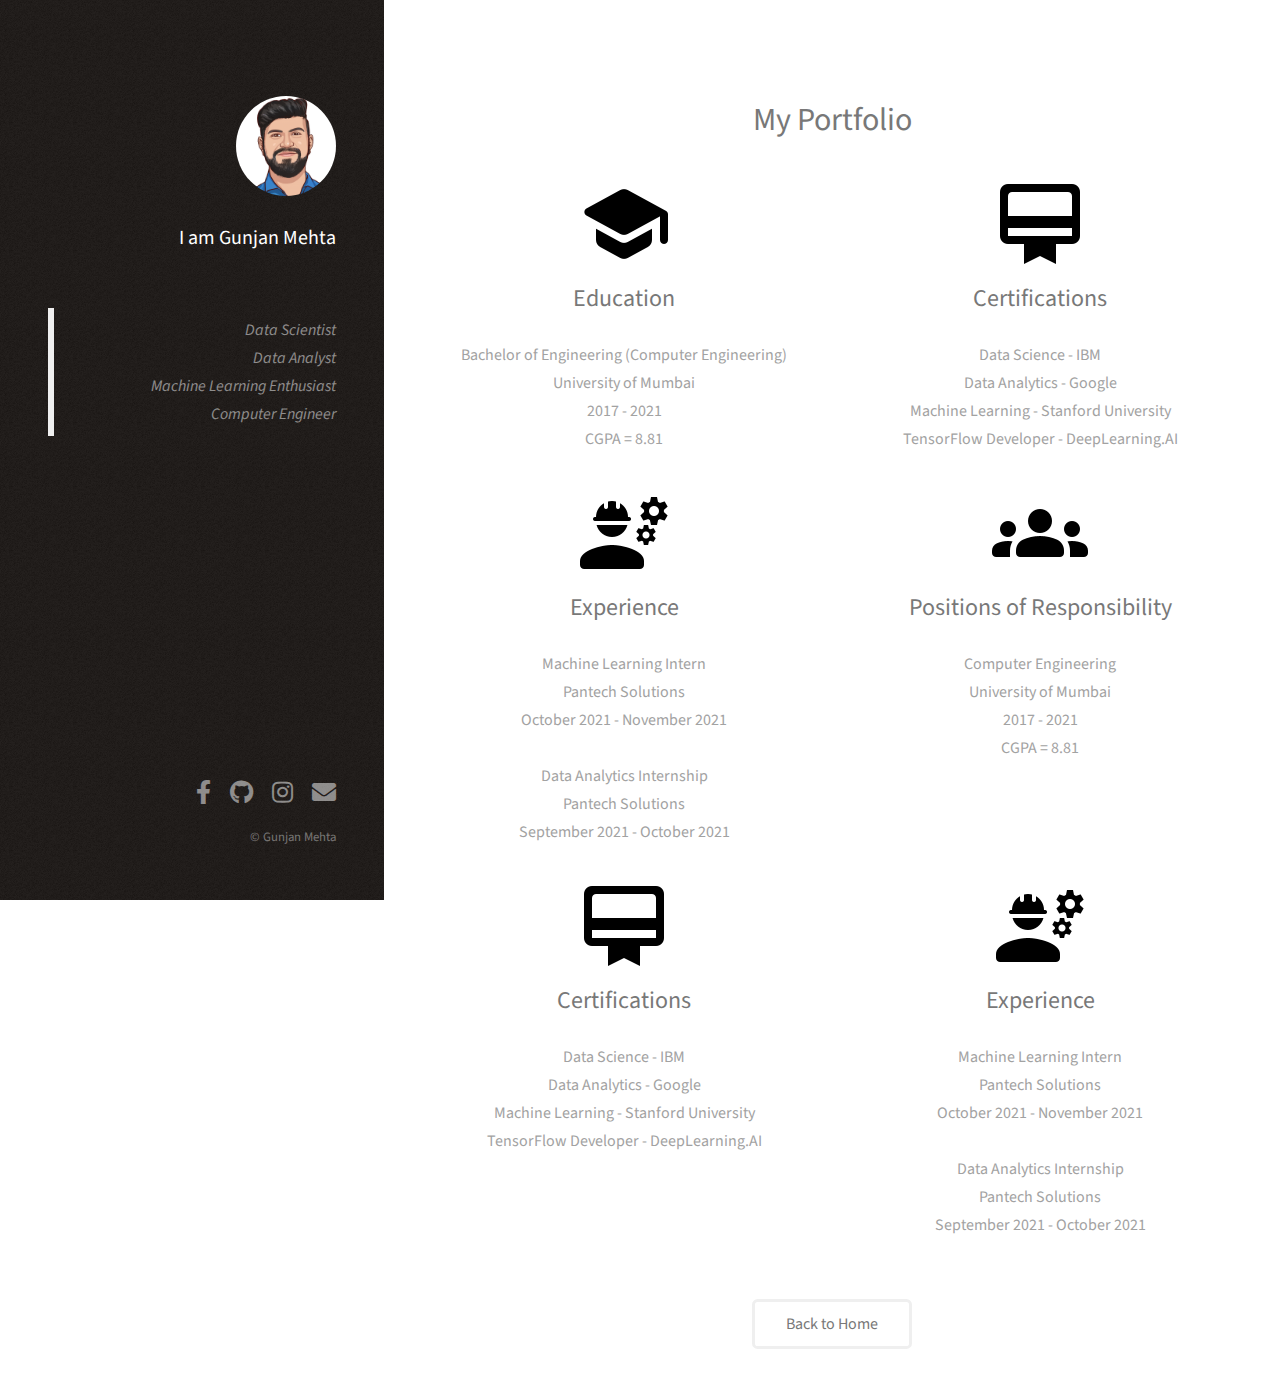
==== commit f20a2c2f: "Add files via upload" ====
--- a/portfolio.html
+++ b/portfolio.html
@@ -31,8 +31,8 @@
 							<article class="col-6 col-12-xsmall work-item">
 							<center><img class = "pf_img" src="images/education.png" alt="education" /></center>
 								<p>
-								<center><h2>Bachelor of Engineering</h2></center>
-								<center>Computer Engineering<br>University of Mumbai<br>2017 - 2021<br>CGPA = 8.81</center>
+									<center><h2>Education</h2></center>
+									<center>Bachelor of Engineering (Computer Engineering)<br>University of Mumbai<br>2017 - 2021<br>CGPA = 8.81</center>
 								</p>
 							</article>
 							
@@ -76,10 +76,8 @@
 							
 						</div>
 					</section>
-
-					<ul class="actions">
-						<li><a href="index.html" class="button">Back to Home</a></li>
-					</ul>
+					<br>
+					<center><a href="index.html" class="button">Back to Home</a></center>	
 
 				<!-- Four -->
 				<!--
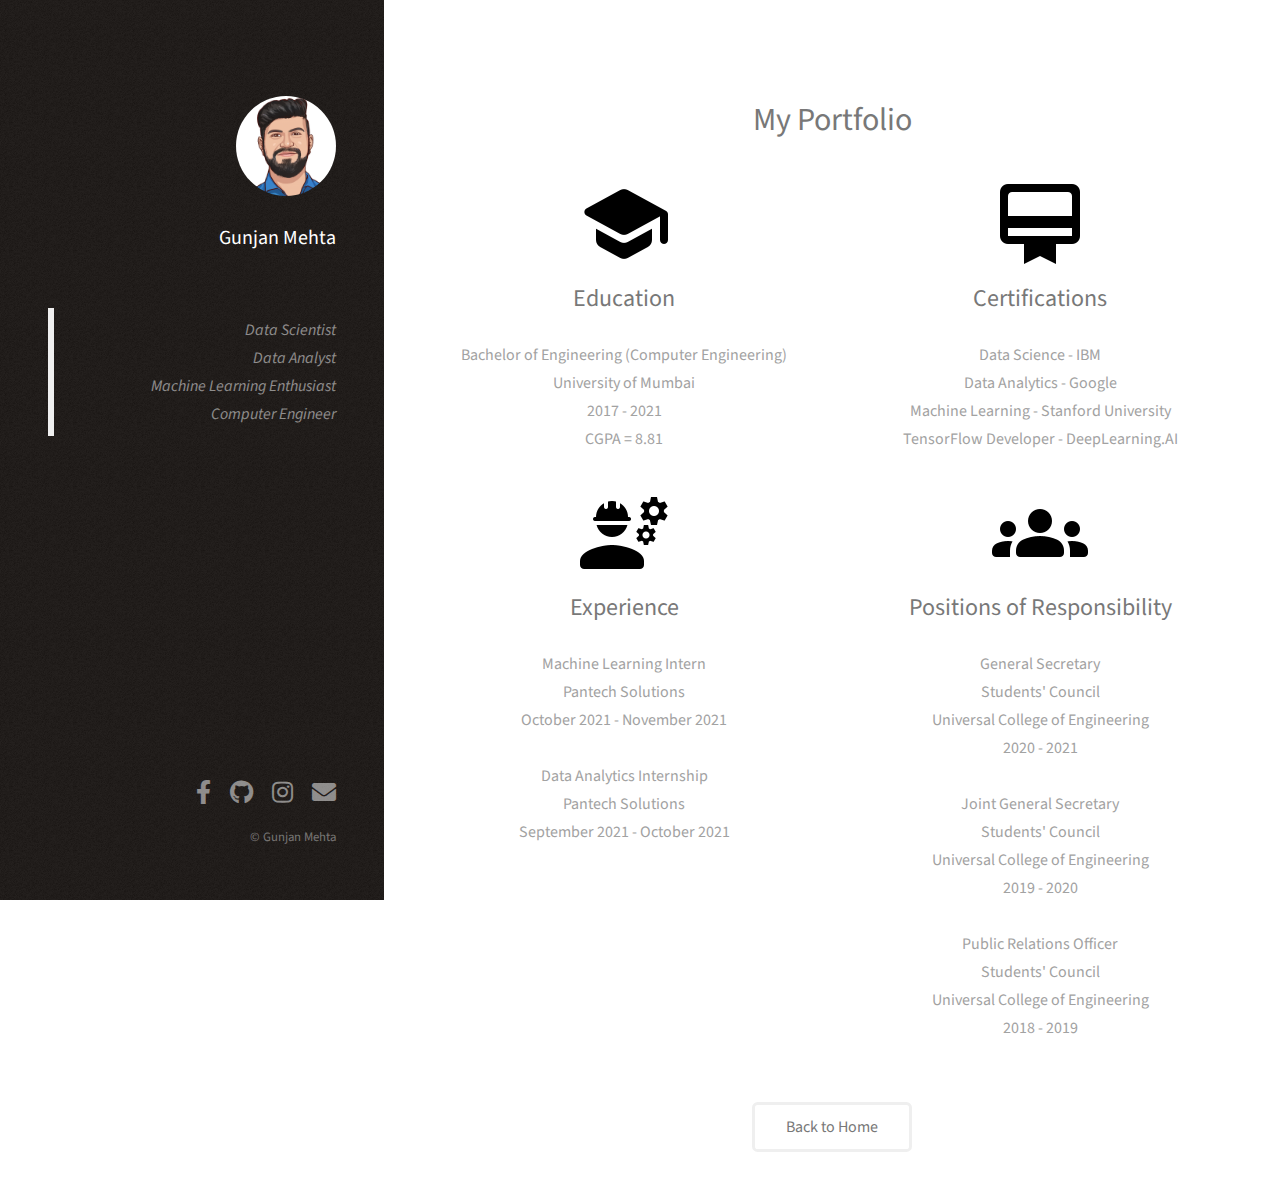
==== commit 57679d6f: "Add files via upload" ====
--- a/portfolio.html
+++ b/portfolio.html
@@ -14,7 +14,7 @@
 		<header id="header">
 			<div class="inner">
 				<a href="#" class="image avatar"><img src="images/gunjan.png" alt="" /></a>
-				<h1><strong>I am Gunjan Mehta</strong></h1>
+				<h1><strong>Gunjan Mehta</strong></h1>
 				<br>
 				<p>
 					<blockquote>Data Scientist<br>Data Analyst<br>Machine Learning Enthusiast<br>Computer Engineer</blockquote>
@@ -55,11 +55,16 @@
 								<center><img class = "pf_img" src="images/por.png" alt="leadership" /></center>
 									<p>
 									<center><h2>Positions of Responsibility</h2></center>
-									<center>Computer Engineering<br>University of Mumbai<br>2017 - 2021<br>CGPA = 8.81</center>
+									<center>General Secretary<br>Students' Council<br>Universal College of Engineering<br>2020 - 2021</center>
+									<br>
+									<center>Joint General Secretary<br>Students' Council<br>Universal College of Engineering<br>2019 - 2020</center>
+									<br>
+									<center>Public Relations Officer<br>Students' Council<br>Universal College of Engineering<br>2018 - 2019</center>
+									
 									</p>
 								</article>
 								
-								<article class="col-6 col-12-xsmall work-item">
+								<!-- <article class="col-6 col-12-xsmall work-item">
 									<center><img class = "pf_img" src="images/certificate.png" alt="certification" /></center>
 									<p>
 									<center><h2>Certifications</h2></center>
@@ -72,7 +77,7 @@
 									<center><h2>Experience</h2></center>
 									<center>Machine Learning Intern<br>Pantech Solutions<br>October 2021 - November 2021<br><br>Data Analytics Internship<br>Pantech Solutions<br>September 2021 - October 2021</center>
 									</p>
-								</article>
+								</article> -->
 							
 						</div>
 					</section>
